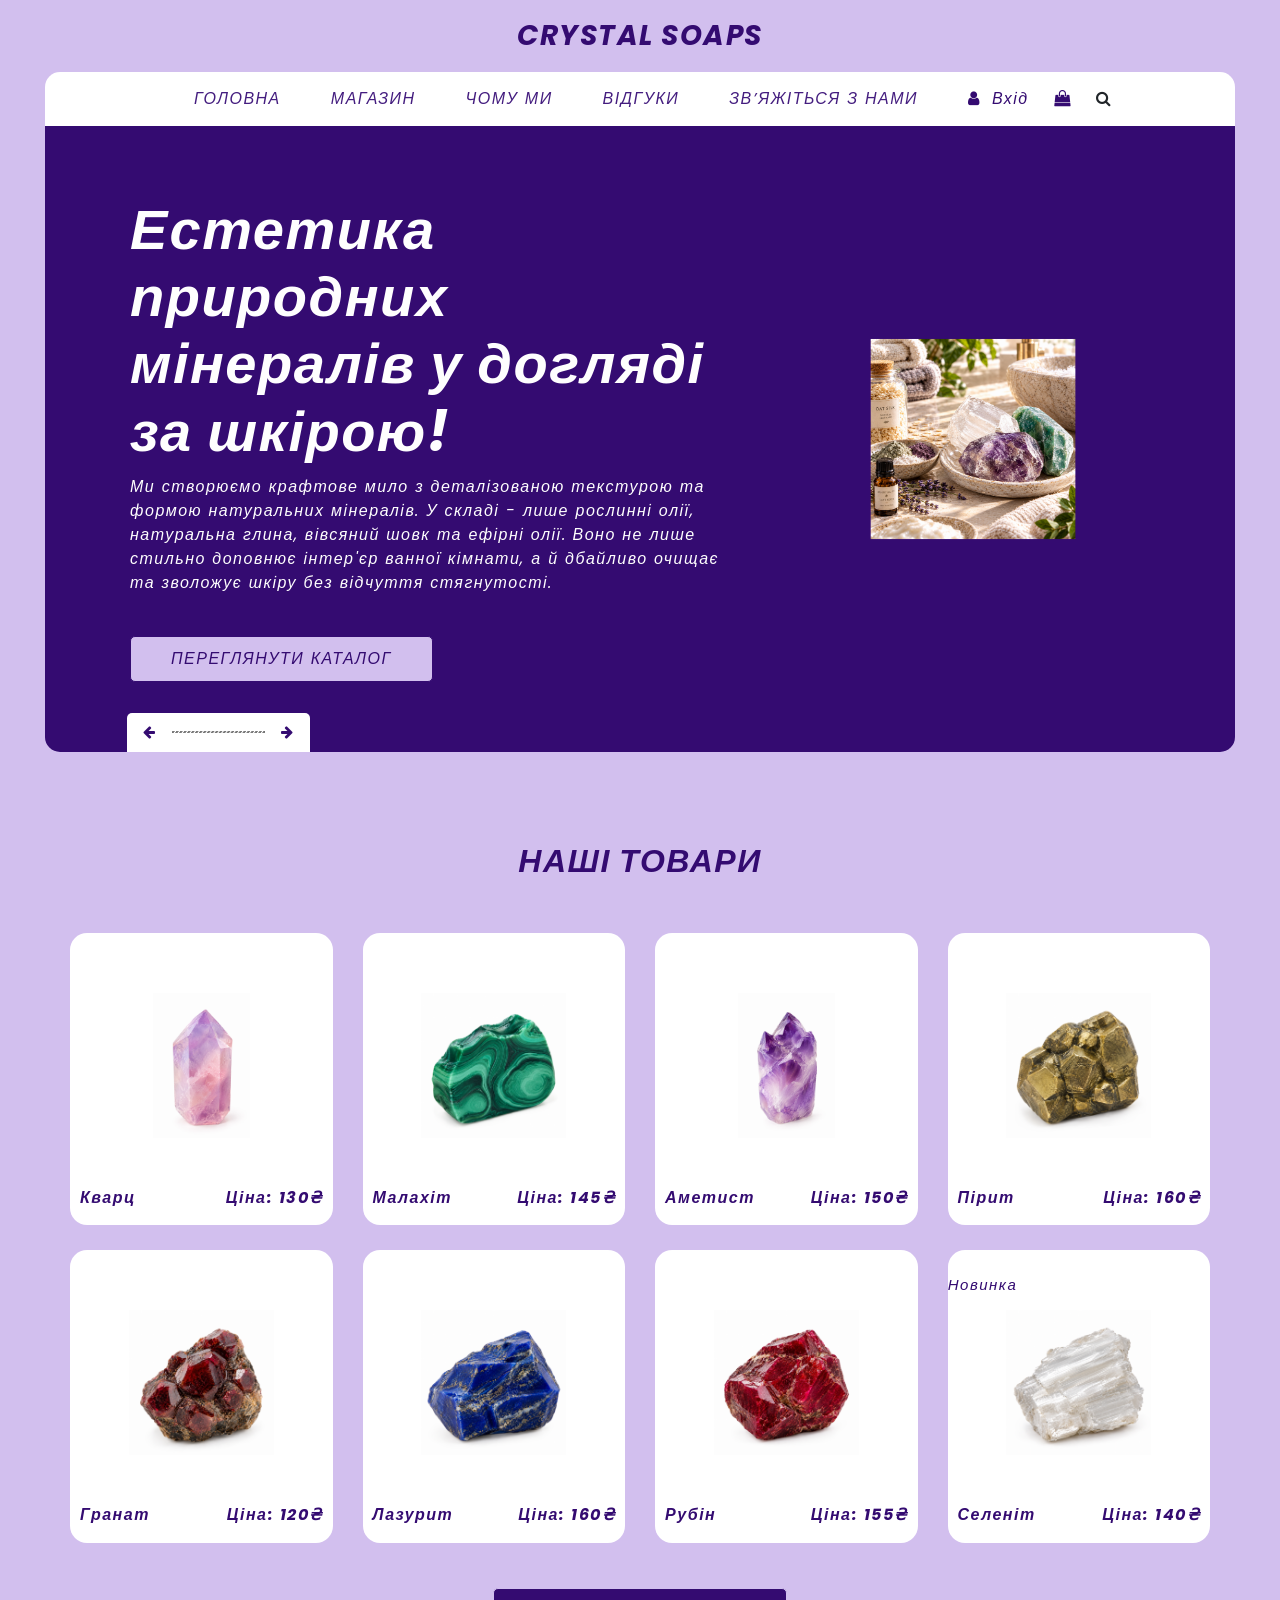
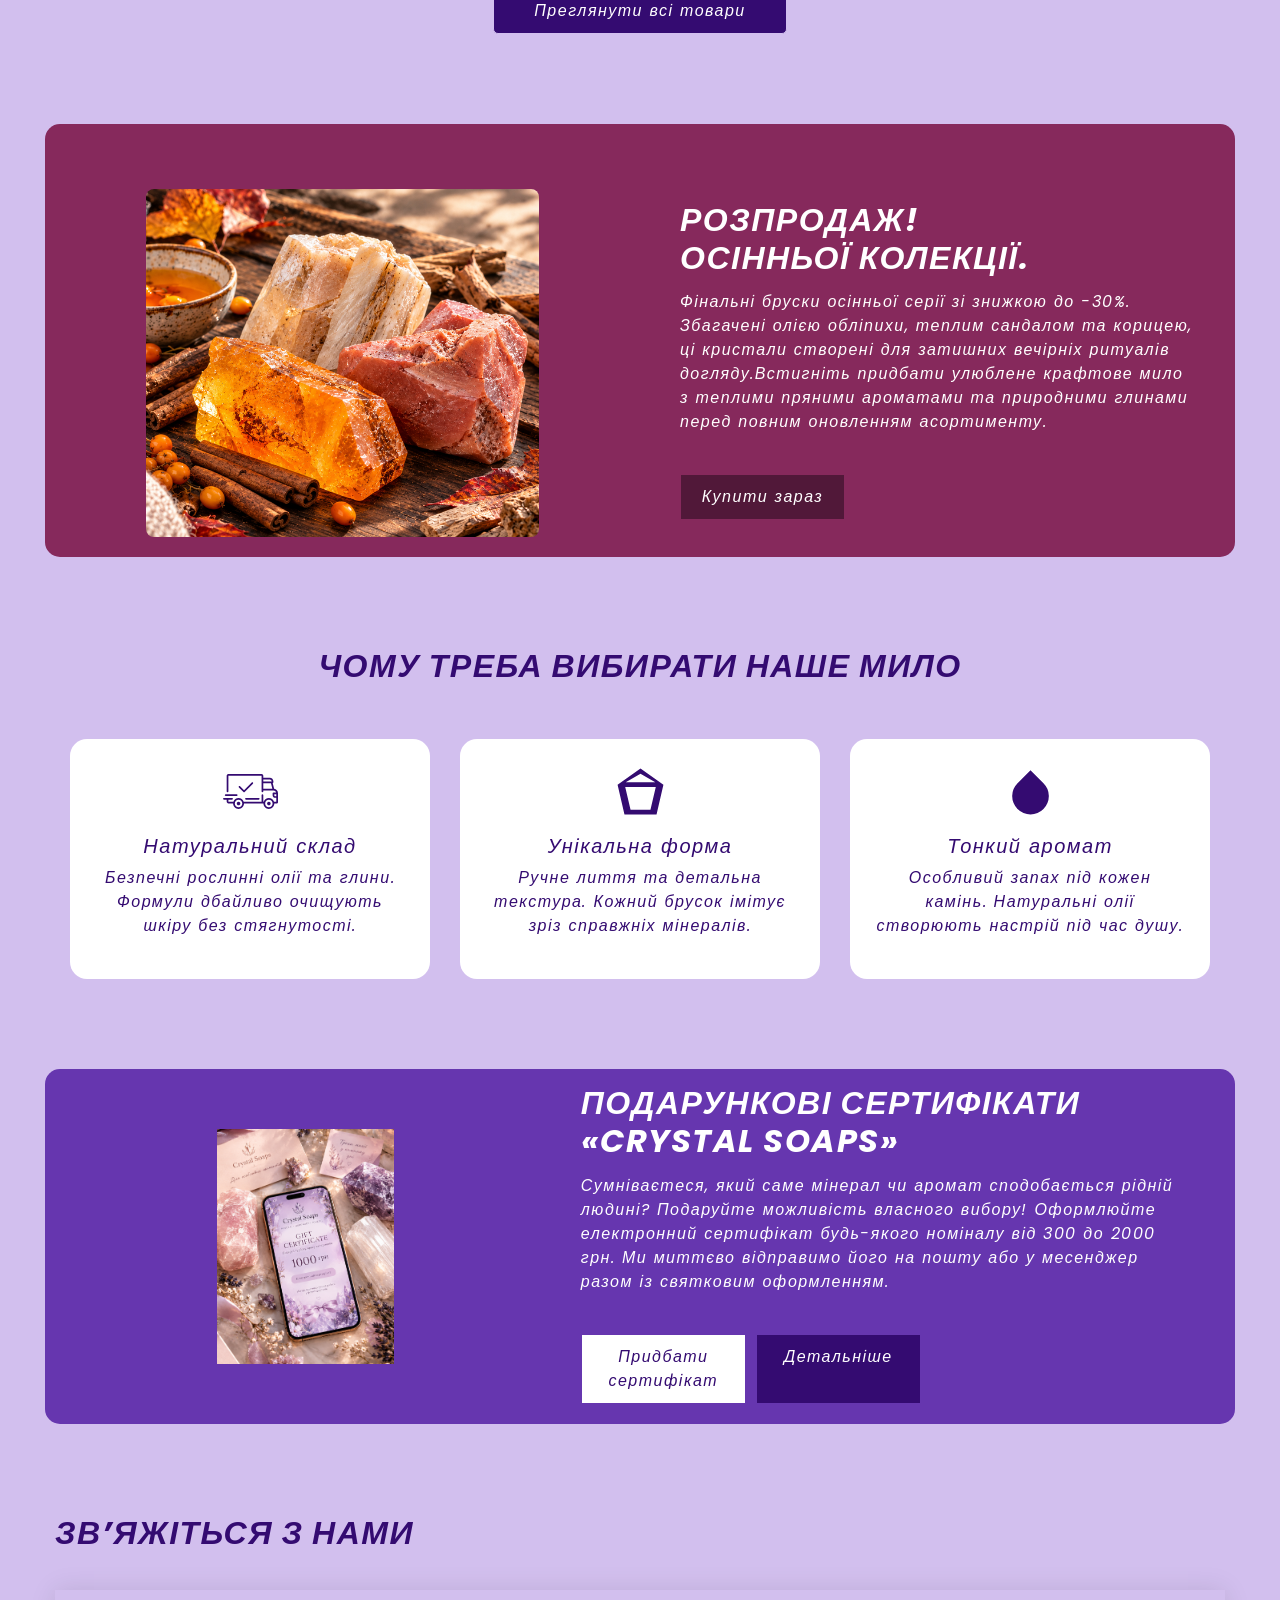
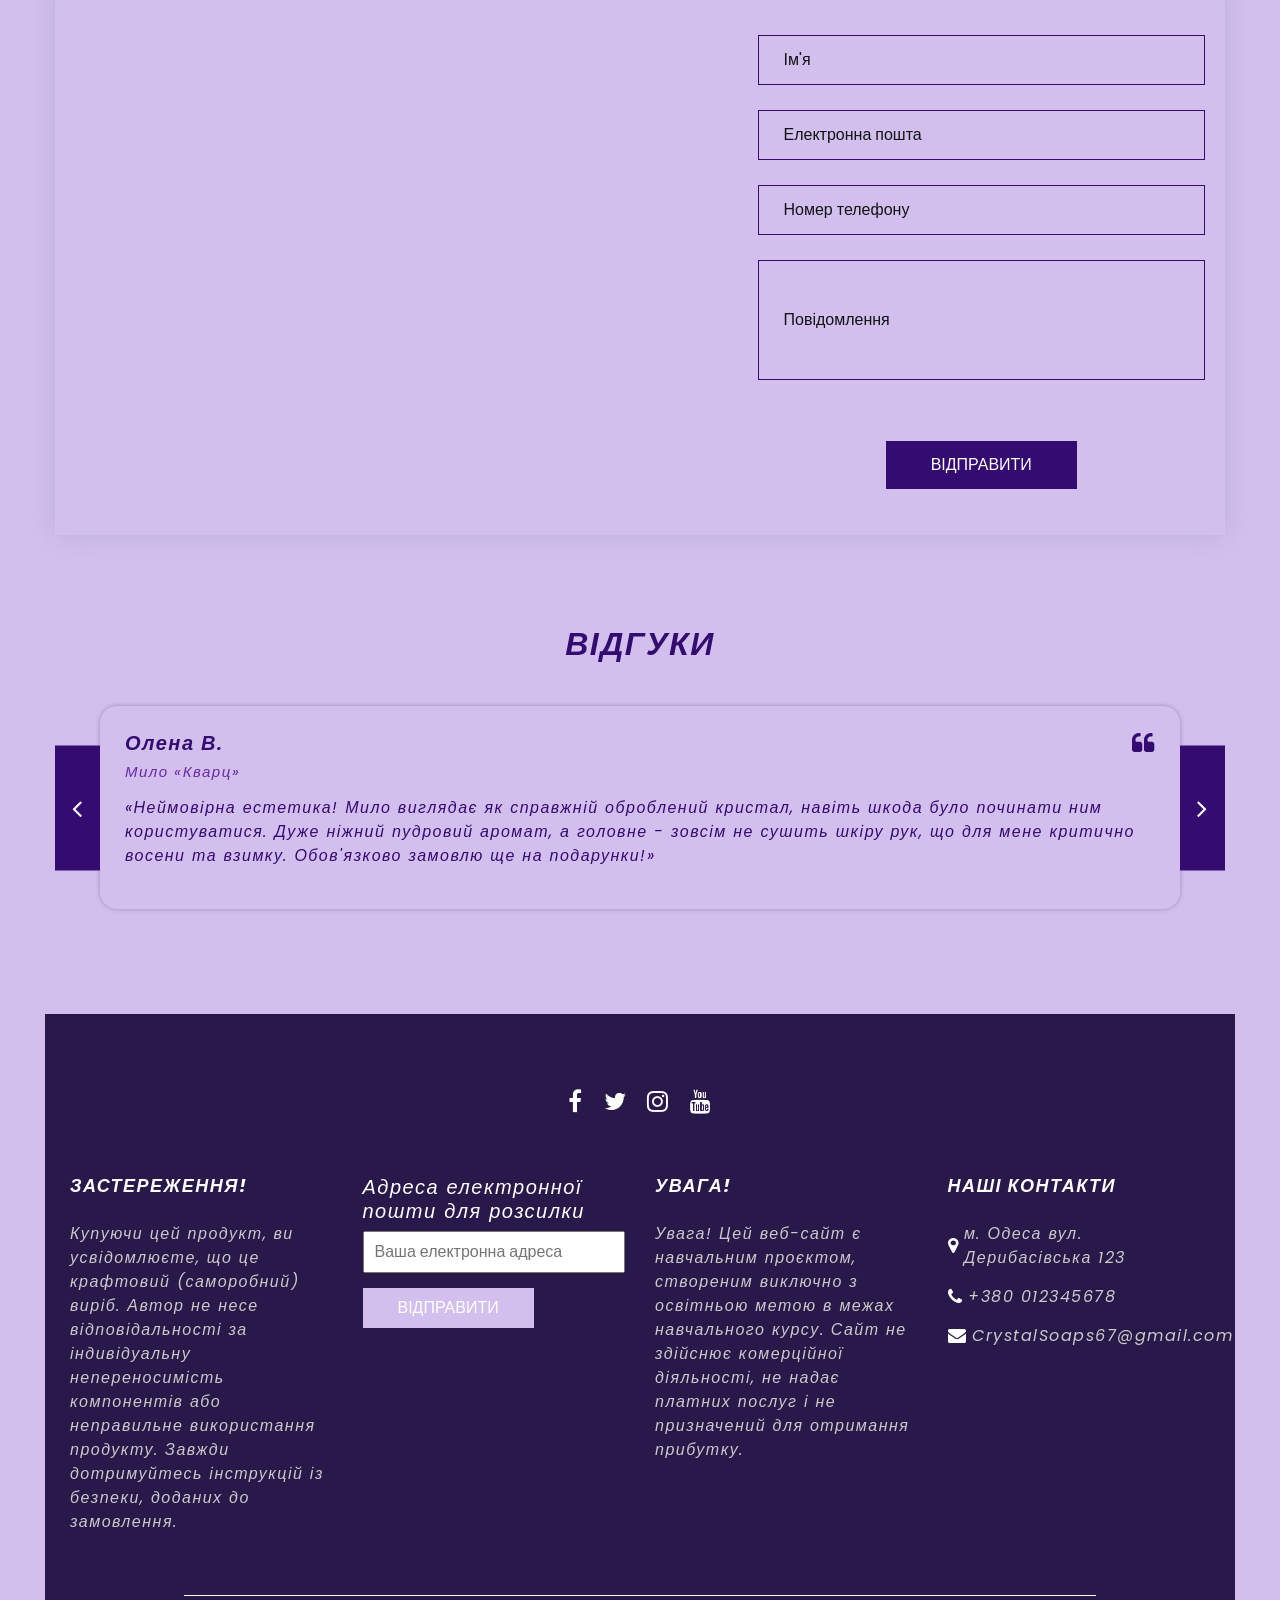
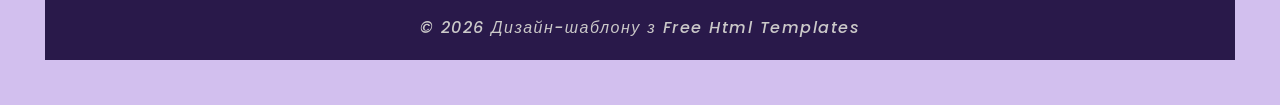
==== index.html @ 1ae4537e "Add files via upload" ====
<!DOCTYPE html>
<html>

<head>
  <!-- Basic -->
  <meta charset="utf-8" />
  <meta http-equiv="X-UA-Compatible" content="IE=edge" />
  <!-- Mobile Metas -->
  <meta name="viewport" content="width=device-width, initial-scale=1, shrink-to-fit=no" />
  <!-- Site Metas -->
  <meta name="keywords" content="" />
  <meta name="description" content="" />
  <meta name="author" content="" />
  <link rel="shortcut icon" href="images/favicon.1.png" type="image/x-icon">

  <title>
    Crystal Soaps
  </title>

  <!-- slider stylesheet -->
  <link rel="stylesheet" type="text/css" href="https://cdnjs.cloudflare.com/ajax/libs/OwlCarousel2/2.3.4/assets/owl.carousel.min.css" />

  <!-- bootstrap core css -->
  <link rel="stylesheet" type="text/css" href="css/bootstrap.css" />

  <!-- Custom styles for this template -->
  <link href="css/style.css" rel="stylesheet" />
  <!-- responsive style -->
  <link href="css/responsive.css" rel="stylesheet" />
</head>

<body>
  <div class="hero_area">
    <!-- header section strats -->
    <header class="header_section">
      <nav class="navbar navbar-expand-lg custom_nav-container ">
        <a class="navbar-brand" href="index.html">
          <span>
            Crystal Soaps
          </span>
        </a>
        <button class="navbar-toggler" type="button" data-toggle="collapse" data-target="#navbarSupportedContent" aria-controls="navbarSupportedContent" aria-expanded="false" aria-label="Toggle navigation">
          <span class=""></span>
        </button>

        <div class="collapse navbar-collapse" id="navbarSupportedContent">
          <ul class="navbar-nav  ">
            <li class="nav-item active">
              <a class="nav-link" href="index.html">Головна <span class="sr-only">(поточна)</span></a>
            </li>
            <li class="nav-item">
              <a class="nav-link" href="shop.html">
                Магазин
              </a>
            </li>
            <li class="nav-item">
              <a class="nav-link" href="why.html">
                Чому ми
              </a>
            </li>
            <li class="nav-item">
              <a class="nav-link" href="testimonial.html">
                Відгуки
              </a>
            </li>
            <li class="nav-item">
              <a class="nav-link" href="contact.html">Зв’яжіться з нами</a>
            </li>
          </ul>
          <div class="user_option">
            <a href="">
              <i class="fa fa-user" aria-hidden="true"></i>
              <span>
                Вхід
              </span>
            </a>
            <a href="">
              <i class="fa fa-shopping-bag" aria-hidden="true"></i>
            </a>
            <form class="form-inline ">
              <button class="btn nav_search-btn" type="submit">
                <i class="fa fa-search" aria-hidden="true"></i>
              </button>
            </form>
          </div>
        </div>
      </nav>
    </header>
    <!-- end header section -->
    <!-- slider section -->

    <section class="slider_section">
      <div class="slider_container">
        <div id="carouselExampleIndicators" class="carousel slide" data-ride="carousel">
          <div class="carousel-inner">
            <div class="carousel-item active">
              <div class="container-fluid">
                <div class="row">
                  <div class="col-md-7">
                    <div class="detail-box">
                      <h1>
						Естетика природних мінералів у догляді за шкірою!
                      </h1>
                      <p>
                        Ми створюємо крафтове мило з деталізованою текстурою та формою натуральних мінералів. У складі - лише рослинні олії, натуральна глина, вівсяний шовк та ефірні олії. Воно не лише стильно доповнює інтер'єр ванної кімнати, а й дбайливо очищає та зволожує шкіру без відчуття стягнутості.
                      </p>
                      <a href="">
                       Переглянути каталог
                      </a>
                    </div>
                  </div>
                  <div class="col-md-5 ">
                    <div class="img-box">
                      <img src="images/slider-img1.1.png" alt="" style="transform: scale(1.15); width: 50%;" />
                    </div>
                  </div>
                </div>
              </div>
            </div>
            <div class="carousel-item ">
              <div class="container-fluid">
                <div class="row">
                  <div class="col-md-7">
                    <div class="detail-box">
                      <h1>
                       «Морозні кристали» живлення та захист шкіри в холодну пору!<br>						
                      </h1>
                      <p>
                        Зимова серія відтворює форму та текстуру «холодних» мінералів: селеніту, снігового обсидіану та льодяного сапфіра. Спеціально для зимового догляду ми збагатили формулу підвищеним вмістом масел какао й ши, щоб захистити шкіру від лущення, морозу та сухого повітря в приміщеннях. Зігріваючі аромати хвої, кориці, ванілі та морозного кедра додадуть затишку у щоденний догляд.
                      </p>
                      <a href="">
                        Дізнатися більше
                      </a>
                    </div>
                  </div>
                  <div class="col-md-5 ">
                    <div class="img-box">
                      <img src="images/slider-img2.png" alt="" style="transform: scale(1.15); width: 50%;" />
                    </div>
                  </div>
                </div>
              </div>
            </div>
            <div class="carousel-item ">
              <div class="container-fluid">
                <div class="row">
                  <div class="col-md-7">
                    <div class="detail-box">
                      <h1>
                        Зберіть власний сет мінерального мила у крафтовому пакуванні! <br>
                      </h1>
                      <p>
                        Обирайте від 3 до 6 брусків з основної або зимової колекції. Ми комплектуємо набори в екологічні коробки із захисним наповнювачем, сухими квітами та картками з описом складу й властивостей кожного виду мила. Готове рішення для практичного та естетичного подарунка.
                      </p>
                      <a href="">
                        Зібрати набір
                      </a>
                    </div>
                  </div>
                  <div class="col-md-5 ">
                    <div class="img-box">
                      <img src="images/slider-img3.png" alt="" style="transform: scale(1.15); width: 50%;" />
                    </div>
                  </div>
                </div>
              </div>
            </div>
          </div>
          <div class="carousel_btn-box">
            <a class="carousel-control-prev" href="#carouselExampleIndicators" role="button" data-slide="prev">
              <i class="fa fa-arrow-left" aria-hidden="true"></i>
              <span class="sr-only">Previous</span>
            </a>
            <img src="images/line.png" alt="" />
            <a class="carousel-control-next" href="#carouselExampleIndicators" role="button" data-slide="next">
              <i class="fa fa-arrow-right" aria-hidden="true"></i>
              <span class="sr-only">Next</span>
            </a>
          </div>
        </div>
      </div>
    </section>

    <!-- end slider section -->
  </div>
  <!-- end hero area -->

  <!-- shop section -->

  <section class="shop_section layout_padding">
    <div class="container">
      <div class="heading_container heading_center">
        <h2>
          Наші товари
        </h2>
      </div>
      <div class="row">
        <div class="col-sm-6 col-md-4 col-lg-3">
          <div class="box">
            <a href="">
              <div class="img-box">
                <img src="images/p1.1.png" alt="">
              </div>
              <div class="detail-box">
                <h6>
                  Кварц
                </h6>
                <h6>
                  Ціна:
                  <span>
                    130₴ 
                  </span>
                </h6>
              </div>
            </a>
          </div>
        </div>
        <div class="col-sm-6 col-md-4 col-lg-3">
          <div class="box">
            <a href="">
              <div class="img-box">
                <img src="images/p2.2.png" alt="">
              </div>
              <div class="detail-box">
                <h6>
                  Малахіт
                </h6>
                <h6>
                  Ціна:
                  <span>
                    145₴ 
                  </span>
                </h6>
              </div>
            </a>
          </div>
        </div>
        <div class="col-sm-6 col-md-4 col-lg-3">
          <div class="box">
            <a href="">
              <div class="img-box">
                <img src="images/p3.3.png" alt="">
              </div>
              <div class="detail-box">
                <h6>
                  Аметист
                </h6>
                <h6>
                  Ціна:
                  <span>
                    150₴ 
                  </span>
                </h6>
              </div>
            </a>
          </div>
        </div>
        <div class="col-sm-6 col-md-4 col-lg-3">
          <div class="box">
            <a href="">
              <div class="img-box">
                <img src="images/p4.4.png" alt="">
              </div>
              <div class="detail-box">
                <h6>
                  Пірит
                </h6>
                <h6>
                  Ціна:
                  <span>
                    160₴ 
                  </span>
                </h6>
              </div>
            </a>
          </div>
        </div>
        <div class="col-sm-6 col-md-4 col-lg-3">
          <div class="box">
            <a href="">
              <div class="img-box">
                <img src="images/p5.5.png" alt="">
              </div>
              <div class="detail-box">
                <h6>
                  Гранат
                </h6>
                <h6>
                  Ціна:
                  <span>
                    120₴ 
                  </span>
                </h6>
              </div>
            </a>
          </div>
        </div>
        <div class="col-sm-6 col-md-4 col-lg-3">
          <div class="box">
            <a href="">
              <div class="img-box">
                <img src="images/p6.6.png" alt="">
              </div>
              <div class="detail-box">
                <h6>
                  Лазурит
                </h6>
                <h6>
                  Ціна:
                  <span>
                    160₴ 
                  </span>
                </h6>
              </div>
            </a>
          </div>
        </div>
        <div class="col-sm-6 col-md-4 col-lg-3">
          <div class="box">
            <a href="">
              <div class="img-box">
                <img src="images/p7.7.png" alt="">
              </div>
              <div class="detail-box">
                <h6>
                  Рубін
                </h6>
                <h6>
                  Ціна:
                  <span>
                    155₴ 
                  </span>
                </h6>
              </div>
            </a>
          </div>
        </div>
        <div class="col-sm-6 col-md-4 col-lg-3">
          <div class="box">
            <a href="">
              <div class="img-box">
                <img src="images/p8.8.png" alt="">
              </div>
              <div class="detail-box">
                <h6>
                 Селеніт
                </h6>
                <h6>
                  Ціна:
                  <span>
                    140₴ 
                  </span>
                </h6>
              </div>
              <div class="new">
                <span>
                  Новинка
                </span>
              </div>
            </a>
          </div>
        </div>
      </div>
      <div class="btn-box">
        <a href="">
          Преглянути всі товари
        </a>
      </div>
    </div>
  </section>

  <!-- end shop section -->

  <!-- saving section -->

  <section class="saving_section ">
    <div class="box">
      <div class="container-fluid">
        <div class="row">
          <div class="col-lg-6">
            <div class="img-box" style="display: flex; justify-content: center; align-items: center; height: 100%; padding: 20px;">
              <img src="images/saving.1.1.png" alt="" style="width: 75%; max-width: 400px; height: auto; border-radius: 8px;"  >
            </div>
          </div>
          <div class="col-lg-6">
            <div class="detail-box">
              <div class="heading_container">
                <h2>
                  Розпродаж! <br>
                  Осінньої колекції.
                </h2>
              </div>
              <p>
                Фінальні бруски осінньої серії зі знижкою до -30%. Збагачені олією обліпихи, теплим сандалом та корицею, ці кристали створені для затишних вечірніх ритуалів догляду.Встигніть придбати улюблене крафтове мило з теплими пряними ароматами та природними глинами перед повним оновленням асортименту.
              </p>
              <div class="btn-box">
                <a href="#" class="btn1">
                  Купити зараз
                </a>
              </div>
            </div>
          </div>
        </div>
      </div>
    </div>
  </section>

  <!-- end saving section -->

  <!-- why section -->

  <section class="why_section layout_padding">
    <div class="container">
      <div class="heading_container heading_center">
        <h2>
          Чому треба вибирати наше мило
        </h2>
      </div>
      <div class="row">
        <div class="col-md-4">
          <div class="box ">
            <div class="img-box">
              <svg version="1.1" id="Layer_1" xmlns="http://www.w3.org/2000/svg" xmlns:xlink="http://www.w3.org/1999/xlink" x="0px" y="0px" viewBox="0 0 512 512" style="enable-background:new 0 0 512 512;" xml:space="preserve">
                <g>
                  <g>
                    <path d="M476.158,231.363l-13.259-53.035c3.625-0.77,6.345-3.986,6.345-7.839v-8.551c0-18.566-15.105-33.67-33.67-33.67h-60.392
                 V110.63c0-9.136-7.432-16.568-16.568-16.568H50.772c-9.136,0-16.568,7.432-16.568,16.568V256c0,4.427,3.589,8.017,8.017,8.017
                 c4.427,0,8.017-3.589,8.017-8.017V110.63c0-0.295,0.239-0.534,0.534-0.534h307.841c0.295,0,0.534,0.239,0.534,0.534v145.372
                 c0,4.427,3.589,8.017,8.017,8.017c4.427,0,8.017-3.589,8.017-8.017v-9.088h94.569c0.008,0,0.014,0.002,0.021,0.002
                 c0.008,0,0.015-0.001,0.022-0.001c11.637,0.008,21.518,7.646,24.912,18.171h-24.928c-4.427,0-8.017,3.589-8.017,8.017v17.102
                 c0,13.851,11.268,25.119,25.119,25.119h9.086v35.273h-20.962c-6.886-19.883-25.787-34.205-47.982-34.205
                 s-41.097,14.322-47.982,34.205h-3.86v-60.393c0-4.427-3.589-8.017-8.017-8.017c-4.427,0-8.017,3.589-8.017,8.017v60.391H192.817
                 c-6.886-19.883-25.787-34.205-47.982-34.205s-41.097,14.322-47.982,34.205H50.772c-0.295,0-0.534-0.239-0.534-0.534v-17.637
                 h34.739c4.427,0,8.017-3.589,8.017-8.017s-3.589-8.017-8.017-8.017H8.017c-4.427,0-8.017,3.589-8.017,8.017
                 s3.589,8.017,8.017,8.017h26.188v17.637c0,9.136,7.432,16.568,16.568,16.568h43.304c-0.002,0.178-0.014,0.355-0.014,0.534
                 c0,27.996,22.777,50.772,50.772,50.772s50.772-22.776,50.772-50.772c0-0.18-0.012-0.356-0.014-0.534h180.67
                 c-0.002,0.178-0.014,0.355-0.014,0.534c0,27.996,22.777,50.772,50.772,50.772c27.995,0,50.772-22.776,50.772-50.772
                 c0-0.18-0.012-0.356-0.014-0.534h26.203c4.427,0,8.017-3.589,8.017-8.017v-85.511C512,251.989,496.423,234.448,476.158,231.363z
                  M375.182,144.301h60.392c9.725,0,17.637,7.912,17.637,17.637v0.534h-78.029V144.301z M375.182,230.881v-52.376h71.235
                 l13.094,52.376H375.182z M144.835,401.904c-19.155,0-34.739-15.583-34.739-34.739s15.584-34.739,34.739-34.739
                 c19.155,0,34.739,15.583,34.739,34.739S163.99,401.904,144.835,401.904z M427.023,401.904c-19.155,0-34.739-15.583-34.739-34.739
                 s15.584-34.739,34.739-34.739c19.155,0,34.739,15.583,34.739,34.739S446.178,401.904,427.023,401.904z M495.967,299.29h-9.086
                 c-5.01,0-9.086-4.076-9.086-9.086v-9.086h18.171V299.29z" />
                  </g>
                </g>
                <g>
                  <g>
                    <path d="M144.835,350.597c-9.136,0-16.568,7.432-16.568,16.568c0,9.136,7.432,16.568,16.568,16.568
                 c9.136,0,16.568-7.432,16.568-16.568C161.403,358.029,153.971,350.597,144.835,350.597z" />
                  </g>
                </g>
                <g>
                  <g>
                    <path d="M427.023,350.597c-9.136,0-16.568,7.432-16.568,16.568c0,9.136,7.432,16.568,16.568,16.568
                 c9.136,0,16.568-7.432,16.568-16.568C443.591,358.029,436.159,350.597,427.023,350.597z" />
                  </g>
                </g>
                <g>
                  <g>
                    <path d="M332.96,316.393H213.244c-4.427,0-8.017,3.589-8.017,8.017s3.589,8.017,8.017,8.017H332.96
                 c4.427,0,8.017-3.589,8.017-8.017S337.388,316.393,332.96,316.393z" />
                  </g>
                </g>
                <g>
                  <g>
                    <path d="M127.733,282.188H25.119c-4.427,0-8.017,3.589-8.017,8.017s3.589,8.017,8.017,8.017h102.614
                 c4.427,0,8.017-3.589,8.017-8.017S132.16,282.188,127.733,282.188z" />
                  </g>
                </g>
                <g>
                  <g>
                    <path d="M278.771,173.37c-3.13-3.13-8.207-3.13-11.337,0.001l-71.292,71.291l-37.087-37.087c-3.131-3.131-8.207-3.131-11.337,0
                 c-3.131,3.131-3.131,8.206,0,11.337l42.756,42.756c1.565,1.566,3.617,2.348,5.668,2.348s4.104-0.782,5.668-2.348l76.96-76.96
                 C281.901,181.576,281.901,176.501,278.771,173.37z" />
                  </g>
                </g>
                <g>
                </g>
                <g>
                </g>
                <g>
                </g>
                <g>
                </g>
                <g>
                </g>
                <g>
                </g>
                <g>
                </g>
                <g>
                </g>
                <g>
                </g>
                <g>
                </g>
                <g>
                </g>
                <g>
                </g>
                <g>
                </g>
                <g>
                </g>
                <g>
                </g>
              </svg>
            </div>
            <div class="detail-box">
              <h5>
                Натуральний склад
              </h5>
              <p>
               Безпечні рослинні олії та глини. Формули дбайливо очищують шкіру без стягнутості.
              </p>
            </div>
          </div>
        </div>
        <div class="col-md-4">
          <div class="box ">
            <div class="img-box">
              <svg xmlns="http://www.w3.org/2000/svg" viewBox="0 0 24 24" width="55" height="55" fill="currentColor">
                <path d="M12 2L2 9l3 13h14l3-13-10-7zm0 2.236L18.45 8H5.55L12 4.236zM5.33 10h13.34l-2.33 10H7.66l-2.33-10z"/>
              </svg>
            </div>
            <div class="detail-box">
              <h5>
              <h5>
                Унікальна форма
              </h5>
              <p>
                Ручне лиття та детальна текстура. Кожний брусок імітує зріз справжніх мінералів.
              </p>
            </div>
          </div>
        </div>
        <div class="col-md-4">
          <div class="box ">
            <div class="img-box">
              <svg xmlns="http://www.w3.org/2000/svg" viewBox="0 0 24 24" width="55" height="55" fill="currentColor">
                <path d="M12 2.69l5.66 5.66a8 8 0 1 1-11.31 0z"/>
              </svg>
            </div>
            <div class="detail-box">
              <h5>
               Тонкий аромат
              </h5>
              <p>
               Особливий запах під кожен камінь. Натуральні олії створюють настрій під час душу.
              </p>
            </div>
          </div>
        </div>
      </div>
    </div>
  </section>

  <!-- end why section -->


  <!-- gift section -->

  <section class="gift_section layout_padding-bottom">
    <div class="box ">
      <div class="container-fluid">
        <div class="row">
          <div class="col-md-5">
            <div class="img_container">
              <div class="img-box">
                <img src="images/gifts.1.png" alt="" style="width: 40%; height: auto; display: block; margin: 0 auto;">
              </div>
            </div>
          </div>
          <div class="col-md-7">
            <div class="detail-box">
              <div class="heading_container">
                <h2>
                  Подарункові сертифікати <br>
                  «Crystal Soaps»
                </h2>
              </div>
              <p>
                Сумніваєтеся, який саме мінерал чи аромат сподобається рідній людині? Подаруйте можливість власного вибору! Оформлюйте електронний сертифікат будь-якого номіналу від 300 до 2000 грн. Ми миттєво відправимо його на пошту або у месенджер разом із святковим оформленням.
              </p>
              <div class="btn-box">
                <a href="#" class="btn1">
                  Придбати сертифікат
                </a>
                <a href="#" class="btn2">
                  Детальніше
                </a>
              </div>
            </div>
          </div>
        </div>
      </div>
    </div>
  </section>


  <!-- end gift section -->


  <!-- contact section -->

  <section class="contact_section ">
    <div class="container px-0">
      <div class="heading_container ">
        <h2 class="">
          Зв’яжіться з нами
        </h2>
      </div>
    </div>
    <div class="container container-bg">
      <div class="row">
        <div class="col-lg-7 col-md-6 px-0">
          <div class="map_container">
            <div class="map-responsive">
              <iframe src="https://www.google.com/maps/embed/v1/place?key=AIzaSyA0s1a7phLN0iaD6-UE7m4qP-z21pH0eSc&q=Odesa+Ukraine" width="600" height="300" frameborder="0" style="border:0; width: 100%; height:100%" allowfullscreen></iframe>
            </div>
          </div>
        </div>
        <div class="col-md-6 col-lg-5 px-0">
          <form action="#">
            <div>
              <input type="text" placeholder="Ім'я" />
            </div>
            <div>
              <input type="email" placeholder="Електронна пошта" />
            </div>
            <div>
              <input type="text" placeholder="Номер телефону" />
            </div>
            <div>
              <input type="text" class="message-box" placeholder="Повідомлення" />
            </div>
            <div class="d-flex ">
              <button>
                ВІДПРАВИТИ
              </button>
            </div>
          </form>
        </div>
      </div>
    </div>
  </section>

  <!-- end contact section -->

  <!-- client section -->
  <section class="client_section layout_padding">
    <div class="container">
      <div class="heading_container heading_center">
        <h2>
          Відгуки
        </h2>
      </div>
    </div>
    <div class="container px-0">
      <div id="customCarousel2" class="carousel  carousel-fade" data-ride="carousel">
        <div class="carousel-inner">
          <div class="carousel-item active">
            <div class="box">
              <div class="client_info">
                <div class="client_name">
                  <h5>
                    Олена В.
                  </h5>
                  <h6>
                    Мило «Кварц»
                  </h6>
                </div>
                <i class="fa fa-quote-left" aria-hidden="true"></i>
              </div>
              <p>
                «Неймовірна естетика! Мило виглядає як справжній оброблений кристал, навіть шкода було починати ним користуватися. Дуже ніжний пудровий аромат, а головне - зовсім не сушить шкіру рук, що для мене критично восени та взимку. Обов'язково замовлю ще на подарунки!»
              </p>
            </div>
          </div>
          <div class="carousel-item">
            <div class="box">
              <div class="client_info">
                <div class="client_name">
                  <h5>
                    Дмитро Г.
                  </h5>
                  <h6>
                    Подарунковий бокс (Аметист, Малахіт, Пірит)
                  </h6>
                </div>
                <i class="fa fa-quote-left" aria-hidden="true"></i>
              </div>
              <p>
                «Замовляв сет у подарунок подружці. Пакування перевершило очікування: крафтова коробка, все стильно викладено, додані картки з описом складу. "Малахіт" із хвойним ароматом та зеленою глиною - це взагалі окремий вид естетики. Дякую за якість!»
              </p>
            </div>
          </div>
          <div class="carousel-item">
            <div class="box">
              <div class="client_info">
                <div class="client_name">
                  <h5>
                    Аріна С.
                  </h5>
                  <h6>
                    Мило «Сніговий Обсидіан», «Селеніт» (Зимова серія)
                  </h6>
                </div>
                <i class="fa fa-quote-left" aria-hidden="true"></i>
              </div>
              <p>
                «Брала мило саме заради зимового догляду й не прогадала. Текстура дуже приємна, щільна піна, а аромат кедра та морозного повітря створює справжній затишок у ванній. Шкіра після нього м'яка й зволожена. Дуже деталізована форма кристалів!»
              </p>
            </div>
          </div>
        </div>
        <div class="carousel_btn-box">
          <a class="carousel-control-prev" href="#customCarousel2" role="button" data-slide="prev">
            <i class="fa fa-angle-left" aria-hidden="true"></i>
            <span class="sr-only">Previous</span>
          </a>
          <a class="carousel-control-next" href="#customCarousel2" role="button" data-slide="next">
            <i class="fa fa-angle-right" aria-hidden="true"></i>
            <span class="sr-only">Next</span>
          </a>
        </div>
      </div>
    </div>
  </section>
  <!-- end client section -->

  <!-- info section -->

  <section class="info_section  layout_padding2-top">
    <div class="social_container">
      <div class="social_box">
        <a href="">
          <i class="fa fa-facebook" aria-hidden="true"></i>
        </a>
        <a href="">
          <i class="fa fa-twitter" aria-hidden="true"></i>
        </a>
        <a href="">
          <i class="fa fa-instagram" aria-hidden="true"></i>
        </a>
        <a href="">
          <i class="fa fa-youtube" aria-hidden="true"></i>
        </a>
      </div>
    </div>
    <div class="info_container ">
      <div class="container">
        <div class="row">
          <div class="col-md-6 col-lg-3">
            <h6>
              Застереження!
            </h6>
            <p>
               Купуючи цей продукт, ви усвідомлюєте, що це крафтовий (саморобний) виріб. Автор не несе відповідальності за індивідуальну непереносимість компонентів або неправильне використання продукту. Завжди дотримуйтесь інструкцій із безпеки, доданих до замовлення.
            </p>
          </div>
          <div class="col-md-6 col-lg-3">
            <div class="info_form ">
              <h5>
                Адреса електронної пошти для розсилки
              </h5>
              <form action="#">
                <input type="email" placeholder="Ваша електронна адреса">
                <button>
                  Відправити
                </button>
              </form>
            </div>
          </div>
          <div class="col-md-6 col-lg-3">
            <h6>
              УВАГА!
            </h6>
            <p>
             Увага! Цей веб-сайт є навчальним проєктом, створеним виключно з освітньою метою в межах навчального курсу. Сайт не здійснює комерційної діяльності, не надає платних послуг і не призначений для отримання прибутку.
            </p>
          </div>
          <div class="col-md-6 col-lg-3">
            <h6>
              Наші контакти
            </h6>
            <div class="info_link-box">
              <a href="">
                <i class="fa fa-map-marker" aria-hidden="true"></i>
                <span> м. Одеса вул. Дерибасівська 123  </span>
              </a>
              <a href="">
                <i class="fa fa-phone" aria-hidden="true"></i>
                <span>+380 012345678</span>
              </a>
              <a href="">
                <i class="fa fa-envelope" aria-hidden="true"></i>
                <span>  CrystalSoaps67@gmail.com</span>
              </a>
            </div>
          </div>
        </div>
      </div>
    </div>
    <!-- footer section -->
    <footer class=" footer_section">
      <div class="container">
        <p>
          &copy; <span id="displayYear"></span> Дизайн-шаблону з
          <a href="https://html.design/">Free Html Templates</a>
        </p>
      </div>
    </footer>
    <!-- footer section -->

  </section>

  <!-- end info section -->


  <script src="js/jquery-3.4.1.min.js"></script>
  <script src="js/bootstrap.js"></script>
  <script src="https://cdnjs.cloudflare.com/ajax/libs/OwlCarousel2/2.3.4/owl.carousel.min.js">
  </script>
  <script src="js/custom.js"></script>

</body>

</html>
---- css/style.css ----
@import url("https://fonts.googleapis.com/css2?family=Poppins:wght@300;400;500;600;700&display=swap");
@import url("font-awesome.min.css");
body {
  font-family: "poppins", sans-serif;
  color: #340B71;
  background-color: #D2BFEE;
font-style: italic;
letter-spacing: 1.5px;
}

.layout_padding {
  padding-top: 90px;
  padding-bottom: 90px;
}

.layout_padding2 {
  padding-top: 45px;
  padding-bottom: 45px;
}

.layout_padding2-top {
  padding-top: 45px;
}

.layout_padding2-bottom {
  padding-bottom: 45px;
}

.layout_padding-top {
  padding-top: 90px;
}

.layout_padding-bottom {
  padding-bottom: 90px;
}

.heading_container {
  display: -webkit-box;
  display: -ms-flexbox;
  display: flex;
  -webkit-box-orient: vertical;
  -webkit-box-direction: normal;
      -ms-flex-direction: column;
          flex-direction: column;
}

.heading_container h2 {
  text-transform: uppercase;
  font-weight: bold;
}

.heading_container h2 span {
  color: #E5D3FF;
}

.heading_container.heading_center {
  -webkit-box-align: center;
      -ms-flex-align: center;
          align-items: center;
  text-align: center;
}

/*header section*/
.hero_area {
  padding: 0 45px;
}

.hero_area.sub_pages {
  height: auto;
}

#navbarSupportedContent {
  width: 100%;
  background-color: #ffffff;
  -webkit-box-pack: center;
      -ms-flex-pack: center;
          justify-content: center;
  padding: 10px 0;
  border-radius: 15px 15px 0 0;
}

#navbarSupportedContent.innerpage_navbar {
  background-color: white;
  border-radius: 10px;
  -webkit-box-shadow: 0 0 3px 0 rgba(0, 0, 0, 0.25);
          box-shadow: 0 0 3px 0 rgba(0, 0, 0, 0.25);
}

#navbarSupportedContent.innerpage_navbar .nav-item.active .nav-link {
  background-color: #EFEAFB;
}

#navbarSupportedContent .navbar-nav .nav-link {
  padding: 5px 25px;
  color: #441D7F;
  text-align: center;
  text-transform: uppercase;
  border-radius: 5px;
}

#navbarSupportedContent .nav-item.active .nav-link {
  background-color: #ffffff;
}

a,
a:hover,
a:focus {
  text-decoration: none;
}

a:hover,
a:focus {
  color: initial;
}

.btn,
.btn:focus {
  outline: none !important;
  -webkit-box-shadow: none;
          box-shadow: none;
}

.navbar-brand {
  margin: 15px 0;
  padding: 0;
}

.navbar-brand span {
  font-size: 28px;
  font-weight: bold;
  color: #340B71;
  text-transform: uppercase;
  margin: 0;
  padding: 0;
}

.custom_nav-container .nav_search-btn {
  padding: 0;
  border: none;
}

.custom_nav-container {
  z-index: 99999;
  padding: 0;
  -webkit-box-orient: vertical;
  -webkit-box-direction: normal;
      -ms-flex-direction: column;
          flex-direction: column;
  -webkit-box-align: center;
      -ms-flex-align: center;
          align-items: center;
}

.custom_nav-container .navbar-toggler {
  outline: none;
}

.custom_nav-container .navbar-toggler {
  outline: none;
}

.custom_nav-container .navbar-toggler {
  padding: 0;
  width: 37px;
  height: 42px;
  -webkit-transition: all .3s;
  transition: all .3s;
}

.custom_nav-container .navbar-toggler span {
  display: block;
  width: 35px;
  height: 4px;
  background-color: #340B71;
  margin: 7px 0;
  -webkit-transition: all 0.3s;
  transition: all 0.3s;
  position: relative;
  border-radius: 5px;
  -webkit-transition: all .3s;
  transition: all .3s;
}

.custom_nav-container .navbar-toggler span::before, .custom_nav-container .navbar-toggler span::after {
  content: "";
  position: absolute;
  left: 0;
  height: 100%;
  width: 100%;
  background-color: #340B71;
  top: -10px;
  border-radius: 5px;
  -webkit-transition: all .3s;
  transition: all .3s;
}

.custom_nav-container .navbar-toggler span::after {
  top: 10px;
}

.custom_nav-container .navbar-toggler[aria-expanded="true"] {
  -webkit-transform: rotate(360deg);
          transform: rotate(360deg);
}

.custom_nav-container .navbar-toggler[aria-expanded="true"] span {
  -webkit-transform: rotate(45deg);
          transform: rotate(45deg);
}

.custom_nav-container .navbar-toggler[aria-expanded="true"] span::before, .custom_nav-container .navbar-toggler[aria-expanded="true"] span::after {
  -webkit-transform: rotate(90deg);
          transform: rotate(90deg);
  top: 0;
}

.user_option {
  display: -webkit-box;
  display: -ms-flexbox;
  display: flex;
  -webkit-box-align: center;
      -ms-flex-align: center;
          align-items: center;
  margin-left: 25px;
}

.user_option a {
  margin-right: 25px;
  color: #340B71;
}

.user_option a span {
  margin-left: 5px;
}

/*end header section*/
.slider_section .slider_container {
  color: #fefefe;
  background-color: #340B71;
  background-color: #340B71;
  padding: 25px;
  border-radius: 0 0 15px 15px;
}

.slider_section .row {
  -webkit-box-align: center;
      -ms-flex-align: center;
          align-items: center;
}

.slider_section .img-box {
  display: -webkit-box;
  display: -ms-flexbox;
  display: flex;
  -webkit-box-pack: center;
      -ms-flex-pack: center;
          justify-content: center;
  padding: 45px;
}

.slider_section .img-box img {
  width: 275px;
}

.slider_section .detail-box {
  padding-left: 45px;
  margin: 45px 0;
}

.slider_section .detail-box h1 {
  font-weight: bold;
  font-size: 3.5rem;
  margin-bottom: 10px;
}

.slider_section .detail-box a {
  display: inline-block;
  padding: 10px 40px;
  background-color: #D2BFEE;
  color: #340B71;
  border: 1px solid #340B71;
  border-radius: 5px;
  -webkit-transition: all .3s;
  transition: all .3s;
  margin-top: 25px;
  text-transform: uppercase;
}

.slider_section .detail-box a:hover {
  background-color: transparent;
  color: #D2BFEE;
}

.slider_section .carousel_btn-box {
  display: -webkit-box;
  display: -ms-flexbox;
  display: flex;
  background-color: #ffffff;
  -webkit-box-align: center;
      -ms-flex-align: center;
          align-items: center;
  position: absolute;
  bottom: -25px;
  left: 5%;
  padding: 7px 10px;
  border-radius: 5px 5px 0 0;
}

.slider_section .carousel_btn-box img {
  margin: 0 10px;
}

.slider_section .carousel_btn-box .carousel-control-prev,
.slider_section .carousel_btn-box .carousel-control-next {
  position: unset;
  height: 25px;
  width: 25px;
  background-repeat: no-repeat;
  opacity: 1;
  background-position: center;
  color: #340B71;
  font-size: 14px;
}

.shop_section .heading_container {
  margin-bottom: 20px;
}

.shop_section .box {
  background-color: #ffffff;
  position: relative;
  padding: 10px;
  margin-top: 25px;
}

.shop_section .box a {
  color: #340B71;
}

.shop_section .box .img-box {
  display: -webkit-box;
  display: -ms-flexbox;
  display: flex;
  -webkit-box-pack: center;
      -ms-flex-pack: center;
          justify-content: center;
  -webkit-box-align: center;
      -ms-flex-align: center;
          align-items: center;
  padding: 15px 30px;
  height: 245px;
}

.shop_section .box .img-box img {
  max-width: 100%;
  max-height: 145px;
}

.shop_section .box .detail-box {
  display: -webkit-box;
  display: -ms-flexbox;
  display: flex;
  -webkit-box-pack: justify;
      -ms-flex-pack: justify;
          justify-content: space-between;
}

.shop_section .box .detail-box h6 span {
  color: #340B71;
}

.shop_section .box .new {
  width: 50px;
  height: 50px;
  position: absolute;
  top: 10px;
  left: 10px;
  background-color: #ffffff;
  display: -webkit-box;
  display: -ms-flexbox;
  display: flex;
  -webkit-box-pack: center;
      -ms-flex-pack: center;
          justify-content: center;
  -webkit-box-align: center;
      -ms-flex-align: center;
          align-items: center;
  border-radius: 100%;
  font-size: 15px;
}

.shop_section .btn-box {
  display: -webkit-box;
  display: -ms-flexbox;
  display: flex;
  -webkit-box-pack: center;
      -ms-flex-pack: center;
          justify-content: center;
  margin-top: 45px;
}

.shop_section .btn-box a {
  display: inline-block;
  padding: 10px 40px;
  background-color: #340B71;
  color: #ffffff;
  border: 1px solid #D2BFEE;
  border-radius: 5px;
  -webkit-transition: all .3s;
  transition: all .3s;
}

.shop_section .btn-box a:hover {
  background-color: transparent;
  color: #340B71;
}

.saving_section {
  padding-left: 45px;
  padding-right: 45px;
}

.saving_section .box {
  padding-top: 45px;
  background-color: #86295C;
  color: #ffffff;
  border-radius: 15px;
}

.saving_section .row {
  -webkit-box-align: center;
      -ms-flex-align: center;
          align-items: center;
}

.saving_section .img-box {
  padding: 15px 0 0 25px;
}

.saving_section .img-box img {
  width: 100%;
}

.saving_section .detail-box {
  padding: 0 25px;
}

.saving_section .detail-box p {
  margin-top: 5px;
}

.saving_section .detail-box .btn-box {
  display: -webkit-box;
  display: -ms-flexbox;
  display: flex;
  -ms-flex-wrap: wrap;
      flex-wrap: wrap;
  margin: 35px -5px 0;
}

.saving_section .detail-box .btn-box a {
  width: 165px;
  text-align: center;
  margin: 5px;
}

.saving_section .detail-box .btn-box .btn1 {
  display: inline-block;
  padding: 10px 0;
  background-color: #511839;
  color: #ffffff;
  border: 1px solid #86295C;
  border-radius: 0;
  -webkit-transition: all .3s;
  transition: all .3s;
}

.saving_section .detail-box .btn-box .btn1:hover {
  background-color: transparent;
  color: #511839;
}

.saving_section .detail-box .btn-box .btn2 {
  display: inline-block;
  padding: 10px 0;
  background-color: #ffffff;
  color: #340B71;
  border: 1px solid #ffffff;
  border-radius: 0;
  -webkit-transition: all .3s;
  transition: all .3s;
}

.saving_section .detail-box .btn-box .btn2:hover {
  background-color: transparent;
  color: #ffffff;
}

.why_section .box {
  text-align: center;
  margin-top: 45px;
  background-color: #ffffff;
  padding: 25px;
  border-radius: 5px;
}

.why_section .box .img-box {
  margin-bottom: 15px;
}

.why_section .box .img-box svg {
  width: 55px;
  height: auto;
  fill: #340B71;
}

.gift_section {
  padding-left: 45px;
  padding-right: 45px;
}

.gift_section .box {
  background-color: #6636AF;
  border-radius: 15px;
  color: #ffffff;
}

.gift_section .row {
  -webkit-box-align: center;
      -ms-flex-align: center;
          align-items: center;
}

.gift_section .img-box {
  padding: 60px 0 60px 25px;
}

.gift_section .img-box img {
  width: 100%;
}

.gift_section .detail-box {
  padding: 0 25px;
}

.gift_section .detail-box p {
  margin-top: 5px;
}

.gift_section .detail-box .btn-box {
  display: -webkit-box;
  display: -ms-flexbox;
  display: flex;
  -ms-flex-wrap: wrap;
      flex-wrap: wrap;
  margin: 35px -5px 0;
}

.gift_section .detail-box .btn-box a {
  width: 165px;
  text-align: center;
  margin: 5px;
}

.gift_section .detail-box .btn-box .btn1 {
  display: inline-block;
  padding: 10px 0;
  background-color: #ffffff;
  color: #340B71;
  border: 1px solid #6636af;
  border-radius: 0;
  -webkit-transition: all .3s;
  transition: all .3s;
}

.gift_section .detail-box .btn-box .btn1:hover {
  background-color: transparent;
  color: #ffffff;
}

.gift_section .detail-box .btn-box .btn2 {
  display: inline-block;
  padding: 10px 0;
  background-color: #340B71;
  color: #ffffff;
  border: 1px solid #6636af;
  border-radius: 0;
  -webkit-transition: all .3s;
  transition: all .3s;
}

.gift_section .detail-box .btn-box .btn2:hover {
  background-color: transparent;
  color: #D2BFEE;
}

.contact_section {
  position: relative;
}

.contact_section .container-bg {
  -webkit-box-shadow: 0 0 25px 0 rgba(0, 0, 0, 0.1);
          box-shadow: 0 0 25px 0 rgba(0, 0, 0, 0.1);
}

.contact_section .heading_container {
  margin-bottom: 30px;
}

.contact_section .row {
  -webkit-box-align: stretch;
      -ms-flex-align: stretch;
          align-items: stretch;
}

.contact_section form {
  padding-right: 35px;
  padding: 45px 20px;
}

.contact_section input {
  width: 100%;
  border: 1px solid #340B71;
  height: 50px;
  margin-bottom: 25px;
  padding-left: 25px;
  background-color: transparent;
  outline: none;
  color: #101010;
}

.contact_section input::-webkit-input-placeholder {
  color: #131313;
}

.contact_section input:-ms-input-placeholder {
  color: #131313;
}

.contact_section input::-ms-input-placeholder {
  color: #131313;
}

.contact_section input::placeholder {
  color: #131313;
}

.contact_section input.message-box {
  height: 120px;
}

.contact_section button {
  display: inline-block;
  padding: 12px 45px;
  background-color: #340B71;
  color: #ffffff;
  border: 1px solid #D2BFEE;
  border-radius: 0;
  -webkit-transition: all .3s;
  transition: all .3s;
  display: block;
  color: #fff;
  margin: 35px auto 0 auto;
}

.contact_section button:hover {
  background-color: transparent;
  color: #340B71;
}

.contact_section .map_container {
  height: 100%;
  min-height: 375px;
}

.contact_section .map_container .map-responsive {
  height: 100%;
}

.client_section .heading_container {
  margin-bottom: 20px;
}

.client_section .box {
  margin: 15px 45px;
  -webkit-box-shadow: 0 0 5px 0 rgba(0, 0, 0, 0.25);
          box-shadow: 0 0 5px 0 rgba(0, 0, 0, 0.25);
  padding: 25px;
}

.client_section .box .client_info {
  display: -webkit-box;
  display: -ms-flexbox;
  display: flex;
  -webkit-box-pack: justify;
      -ms-flex-pack: justify;
          justify-content: space-between;
}

.client_section .box .client_info .client_name h5 {
  font-weight: 600;
  color: #340B71;
}

.client_section .box .client_info .client_name h6 {
  margin-bottom: 0;
  color: #6929a5;
  font-weight: normal;
  font-size: 15px;
}

.client_section .box .client_info i {
  font-size: 24px;
}

.client_section .box p {
  margin-top: 15px;
}

.client_section .carousel-control-prev,
.client_section .carousel-control-next {
  width: 45px;
  height: 125px;
  background-color: #340B71;
  opacity: 1;
  font-size: 28px;
  font-weight: bold;
  top: 50%;
  -webkit-transform: translateY(-50%);
          transform: translateY(-50%);
}

.client_section .carousel-control-prev {
  left: 0;
}

.client_section .carousel-control-next {
  right: 0;
}

/* info section */
.info_section {
  position: relative;
  background-color: #29194A;
  color: #ffffff;
  margin: 0 45px 45px;
}

.info_section .social_container {
  -webkit-box-pack: center;
      -ms-flex-pack: center;
          justify-content: center;
  margin-top: 25px;
  margin-bottom: 30px;
}

.info_section .social_container .social_box {
  display: -webkit-box;
  display: -ms-flexbox;
  display: flex;
  -webkit-box-align: center;
      -ms-flex-align: center;
          align-items: center;
  -webkit-box-pack: center;
      -ms-flex-pack: center;
          justify-content: center;
}

.info_section .social_container .social_box a {
  margin: 0 10px;
  color: #ffffff;
  font-size: 24px;
}

.info_section .info_form form input {
  outline: none;
  width: 100%;
  padding: 7px 10px;
}

.info_section .info_form form button {
  padding: 8px 35px;
  outline: none;
  border: none;
  color: #ffffff;
  background: #D2BFEE;
  margin-top: 15px;
  text-transform: uppercase;
}

.info_section .row > div {
  margin-top: 25px;
}

.info_section a {
  text-transform: none;
}

.info_section h6 {
  font-weight: bold;
  text-transform: uppercase;
  font-size: 18px;
  margin-bottom: 25px;
}

.info_section p {
  color: #cbc9c9;
}

.info_section .info_link-box a {
  display: -webkit-box;
  display: -ms-flexbox;
  display: flex;
  -webkit-box-align: center;
      -ms-flex-align: center;
          align-items: center;
  margin: 15px 0;
}

.info_section .info_link-box a:hover {
  color: #ffffff;
}

.info_section .info_link-box a i {
  color: #ffffff;
  margin-right: 5px;
  font-size: 18px;
}

.info_section .info_link-box a span {
  color: #cbc9c9;
}

.info_section .info_link-box a:hover span {
  color: #ffffff;
}

/* end info section */
/* footer section*/
.footer_section {
  margin-top: 45px;
  font-weight: 500;
}

.footer_section p {
  padding: 20px 0;
  margin: 0 auto;
  text-align: center;
  border-top: 1.5px solid #ffffff;
  width: 80%;
}

.footer_section a {
  color: #cbc9c9;
  }
  
  .shop_section .box .detail-box h6 {
  font-weight: 700 !important;
  font-size: 18 px !important;
}

.shop_section .box {
  transition: transform 0.3s ease, box-shadow 0.3s ease;
}

.shop_section .box:hover {
  transform: translateY(-8px);
  box-shadow: 0 12px 25px rgba(52, 11, 113, 0.3);
}

.shop_section .box, 
.why_section .box, 
.client_section .box {
  border-radius: 17px !important;
  overflow: hidden;
}

.slider_section .detail-box a:hover,
.shop_section .btn-box a:hover,
.saving_section .detail-box .btn-box a:hover,
.gift_section .detail-box .btn-box a:hover,
.contact_section button:hover,
.info_section .info_form form button:hover {
  transform: translateY(-3px) !important;
  box-shadow: 0 5px 15px rgba(52, 11, 113, 0.4) !important;
}


/* end footer section*/
/*# sourceMappingURL=style.css.map */
---- css/responsive.css ----
@media (max-width: 1120px) {
    .saving_section .detail-box {
        padding: 0;
    }
}

@media (max-width: 992px) {
    .user_option {
        justify-content: center;
        margin-left: 0;
        margin-top: 10px;

    }

    .custom_nav-container {
        flex-direction: row;
    }

    .custom_nav-container .navbar-nav {
        align-items: center;
    }

    #navbarSupportedContent .navbar-nav .nav-link {
        margin: 5px 0;
    }

    .slider_section .detail-box {
        padding-left: 0;
    }

    .slider_section .detail-box h1 {
        font-size: 3rem;
    }

    .slider_section .img-box {
        padding: 0;
    }

    .saving_section .row {
        flex-direction: column-reverse;
    }

    .saving_section .detail-box {

        margin-bottom: 30px;
    }

    .client_section .box {
        margin: 15px 25px;
    }

    .client_section .carousel_btn-box {
        display: flex;
        justify-content: center;
        margin-top: 45px;
    }

    .client_section .carousel-control-prev,
    .client_section .carousel-control-next {
        position: unset;
        margin: 0 2.5px;
        width: 45px;
        height: 45px;
    }
}

@media (max-width: 768px) {
    .hero_area {
        padding: 0 25px;
    }

    .slider_section .img-box {
        margin-bottom: 45px;
    }

    .saving_section,
    .gift_section {
        padding-left: 25px;
        padding-right: 25px;
    }

    .gift_section .box {
        padding: 45px 0;
    }

    .gift_section .img-box {
        padding: 0 15px;
        margin-bottom: 45px;
    }

    .info_section .row>div {
        text-align: center;
        display: flex;
        flex-direction: column;
        align-items: center;

    }

    .info_section {
        margin: 0 25px 25px;
    }


}

@media (max-width: 576px) {
    .contact_section {
        padding-left: 25px;
        padding-right: 25px;
    }
}

@media (max-width: 480px) {

    .saving_section .detail-box,
    .gift_section .detail-box {
        padding: 0 5px;
    }
}

@media (max-width: 420px) {}

@media (max-width: 376px) {}

@media (min-width: 1200px) {
    .container {
        max-width: 1170px;
    }
}
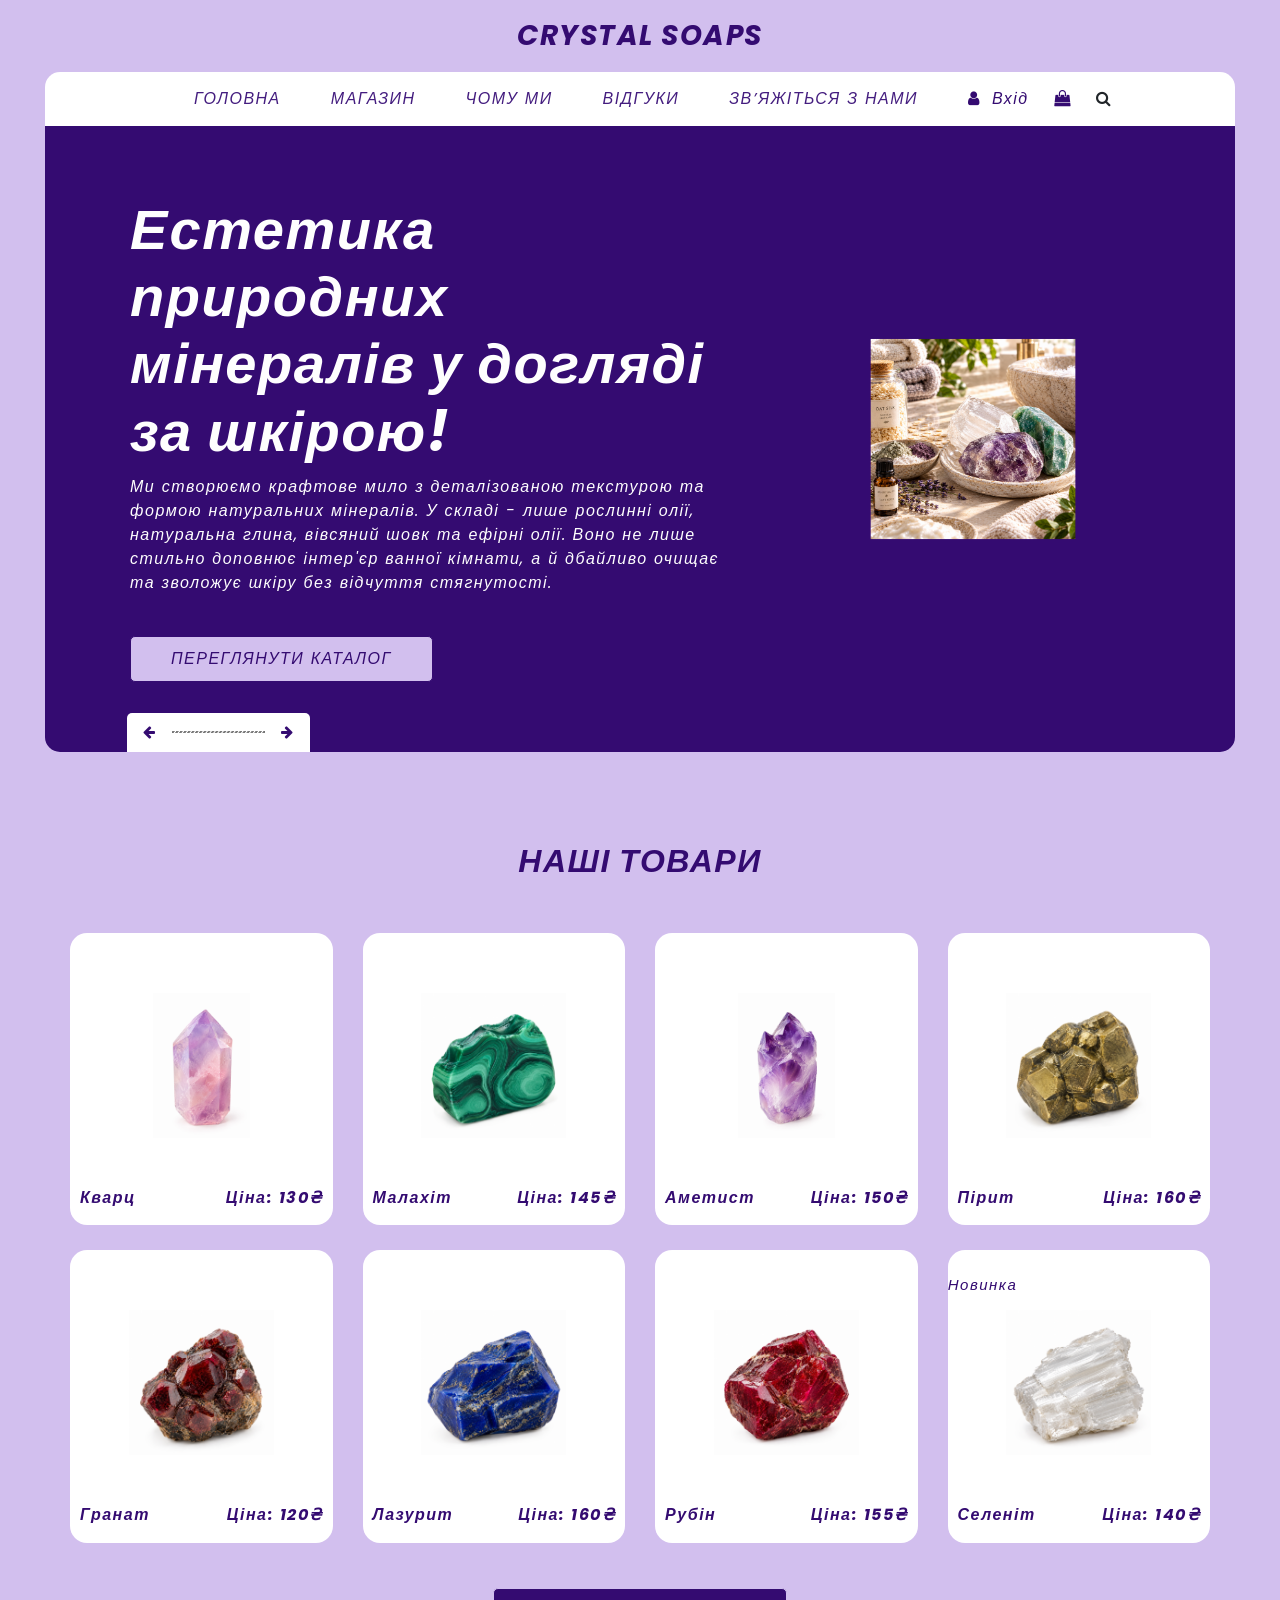
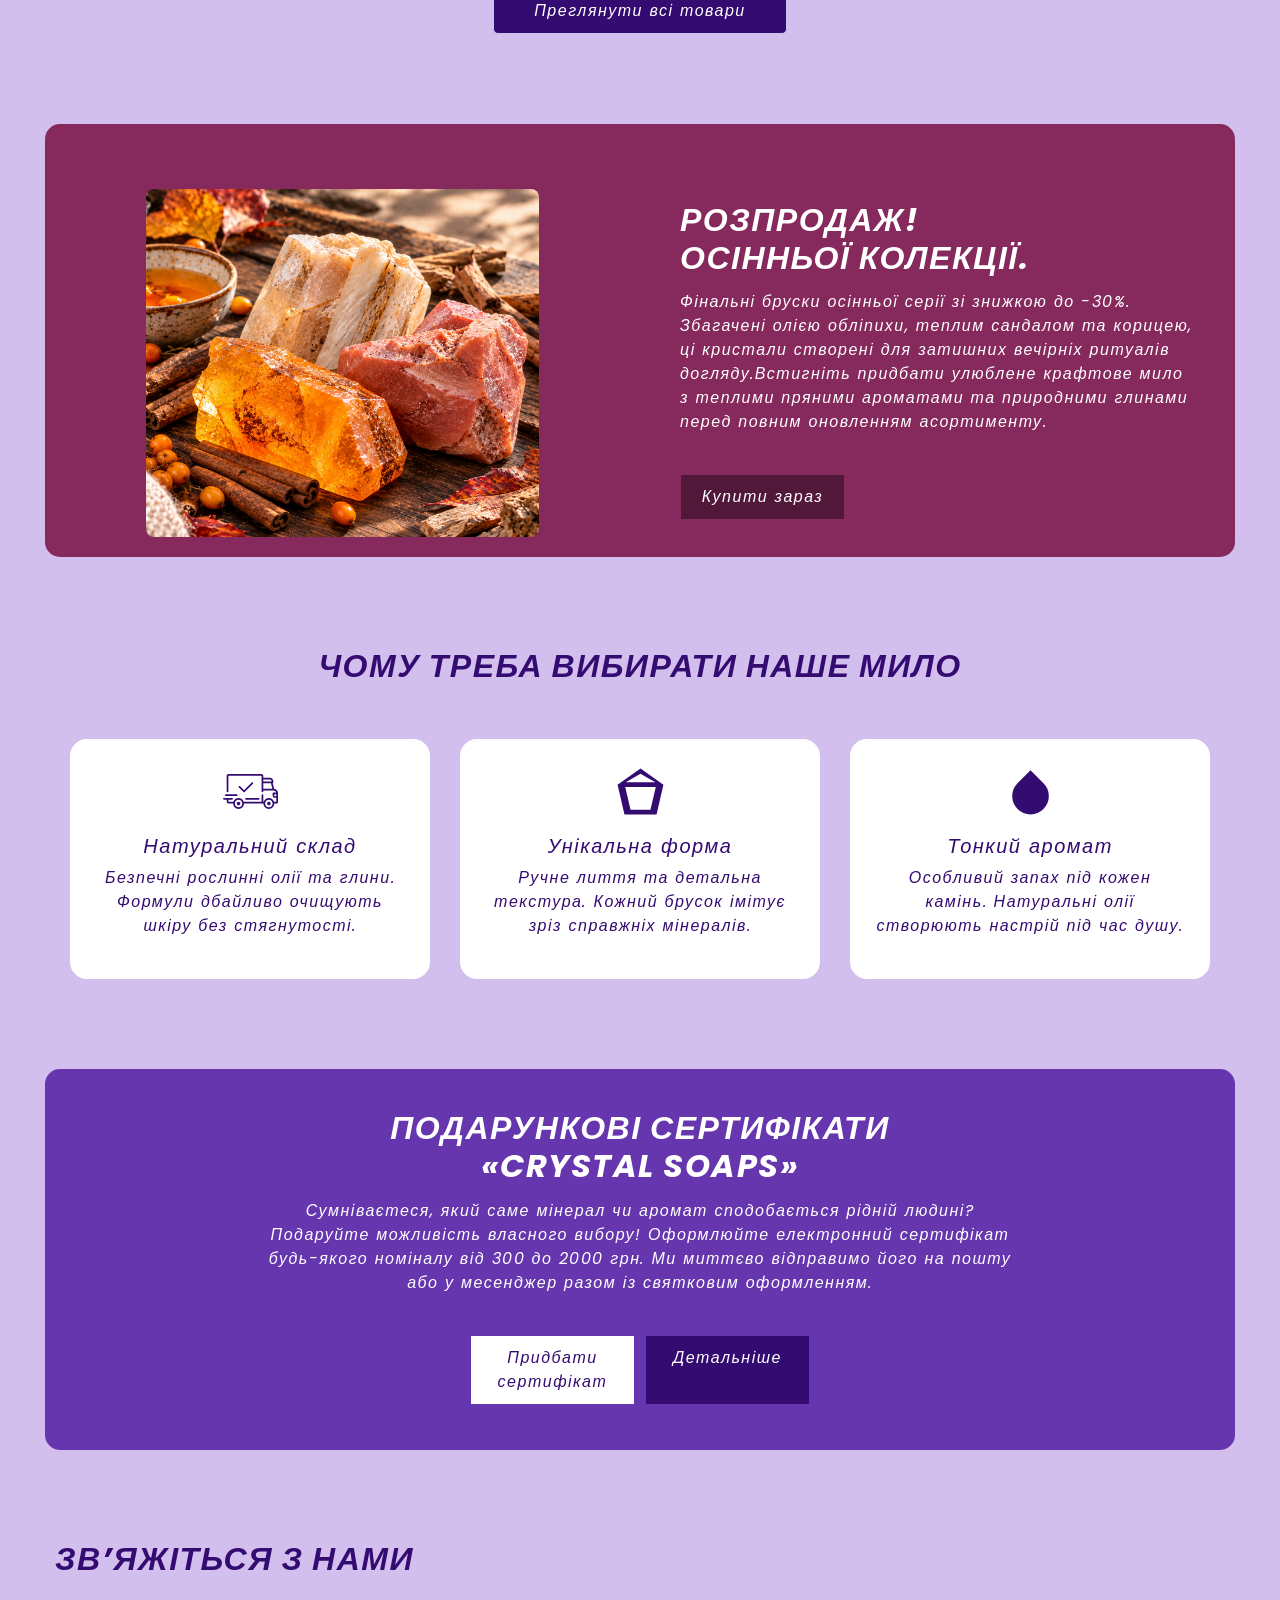
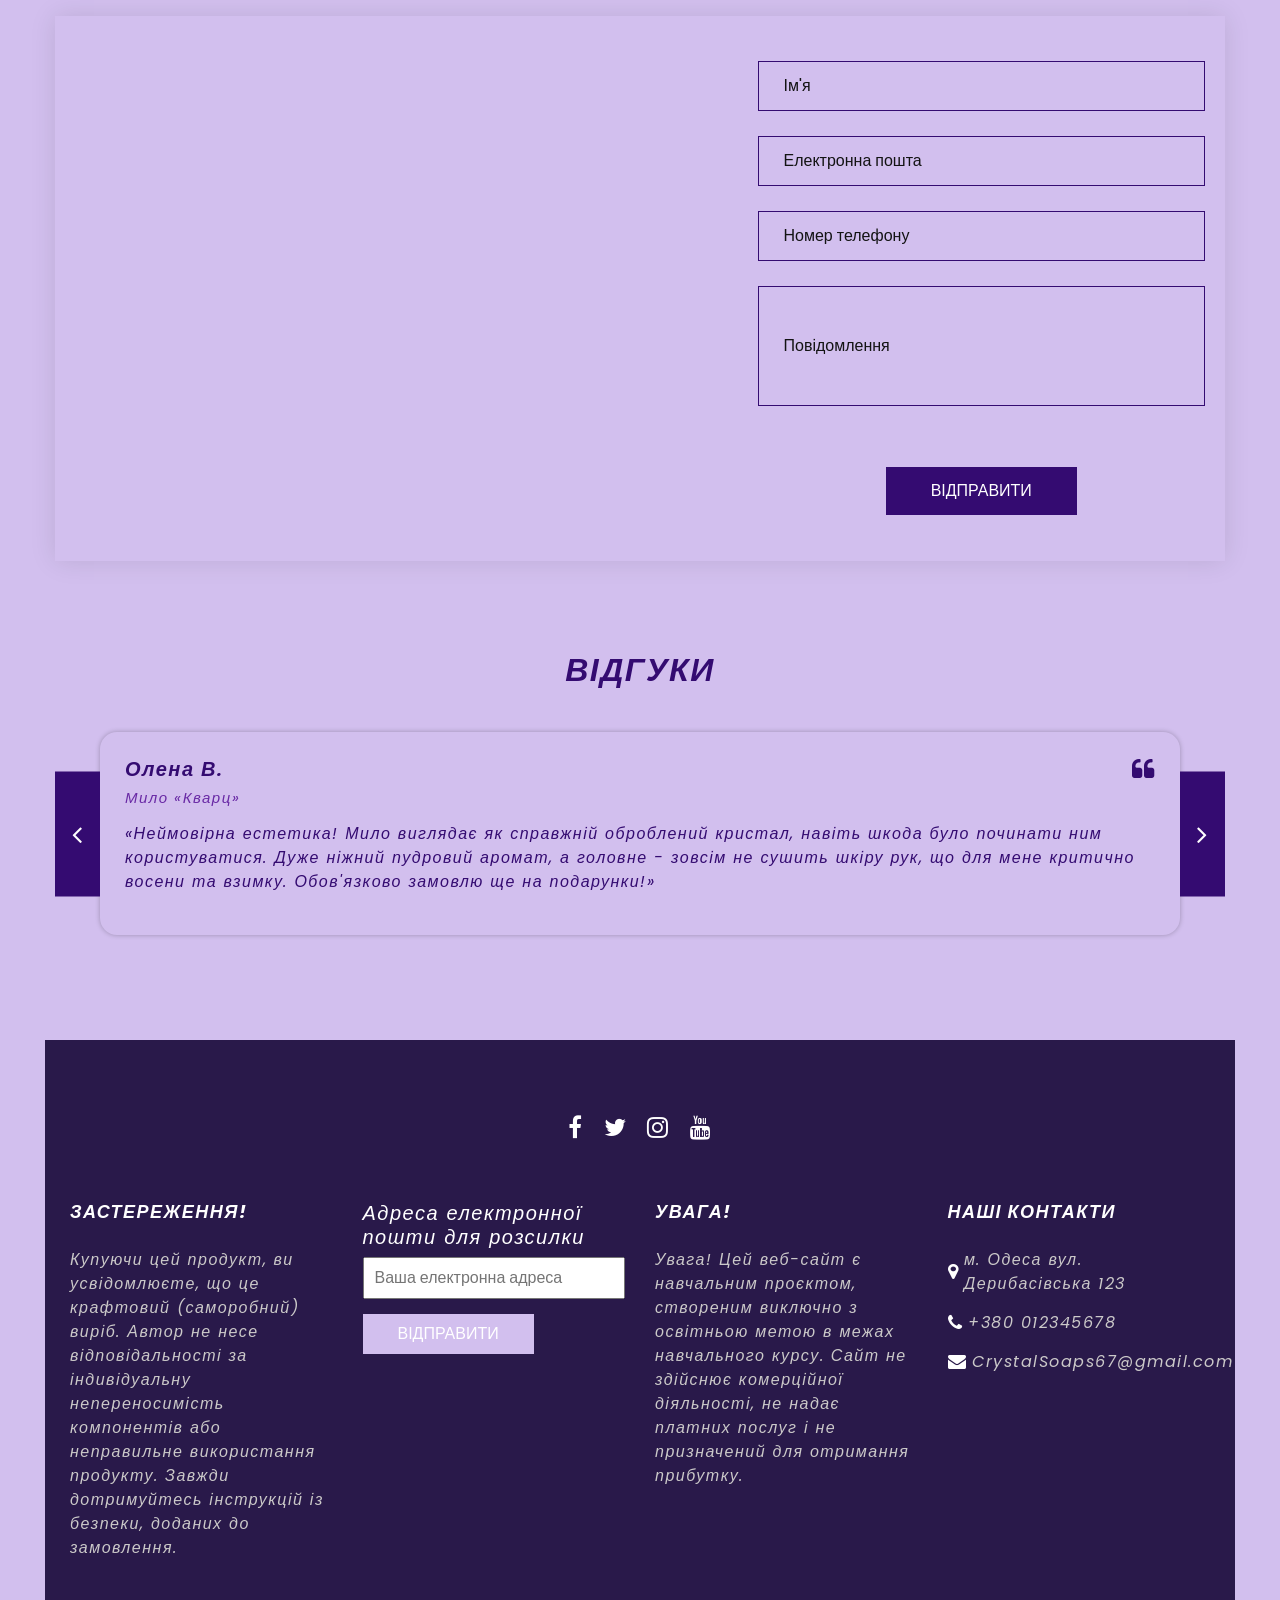
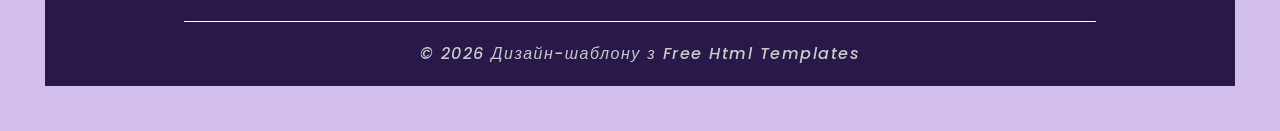
==== commit e3bf0ad3: "Add files via upload" ====
--- a/index.html
+++ b/index.html
@@ -563,26 +563,19 @@
   <section class="gift_section layout_padding-bottom">
     <div class="box ">
       <div class="container-fluid">
-        <div class="row">
-          <div class="col-md-5">
-            <div class="img_container">
-              <div class="img-box">
-                <img src="images/gifts.1.png" alt="" style="width: 40%; height: auto; display: block; margin: 0 auto;">
-              </div>
-            </div>
-          </div>
-          <div class="col-md-7">
-            <div class="detail-box">
-              <div class="heading_container">
+        <div class="row justify-content-center">
+          <div class="col-md-8 text-center">
+            <div class="detail-box" style="padding: 40px 0;">
+              <div class="heading_container heading_center">
                 <h2>
                   Подарункові сертифікати <br>
                   «Crystal Soaps»
                 </h2>
               </div>
-              <p>
+              <p style="text-align: center;">
                 Сумніваєтеся, який саме мінерал чи аромат сподобається рідній людині? Подаруйте можливість власного вибору! Оформлюйте електронний сертифікат будь-якого номіналу від 300 до 2000 грн. Ми миттєво відправимо його на пошту або у месенджер разом із святковим оформленням.
               </p>
-              <div class="btn-box">
+              <div class="btn-box" style="justify-content: center;">
                 <a href="#" class="btn1">
                   Придбати сертифікат
                 </a>
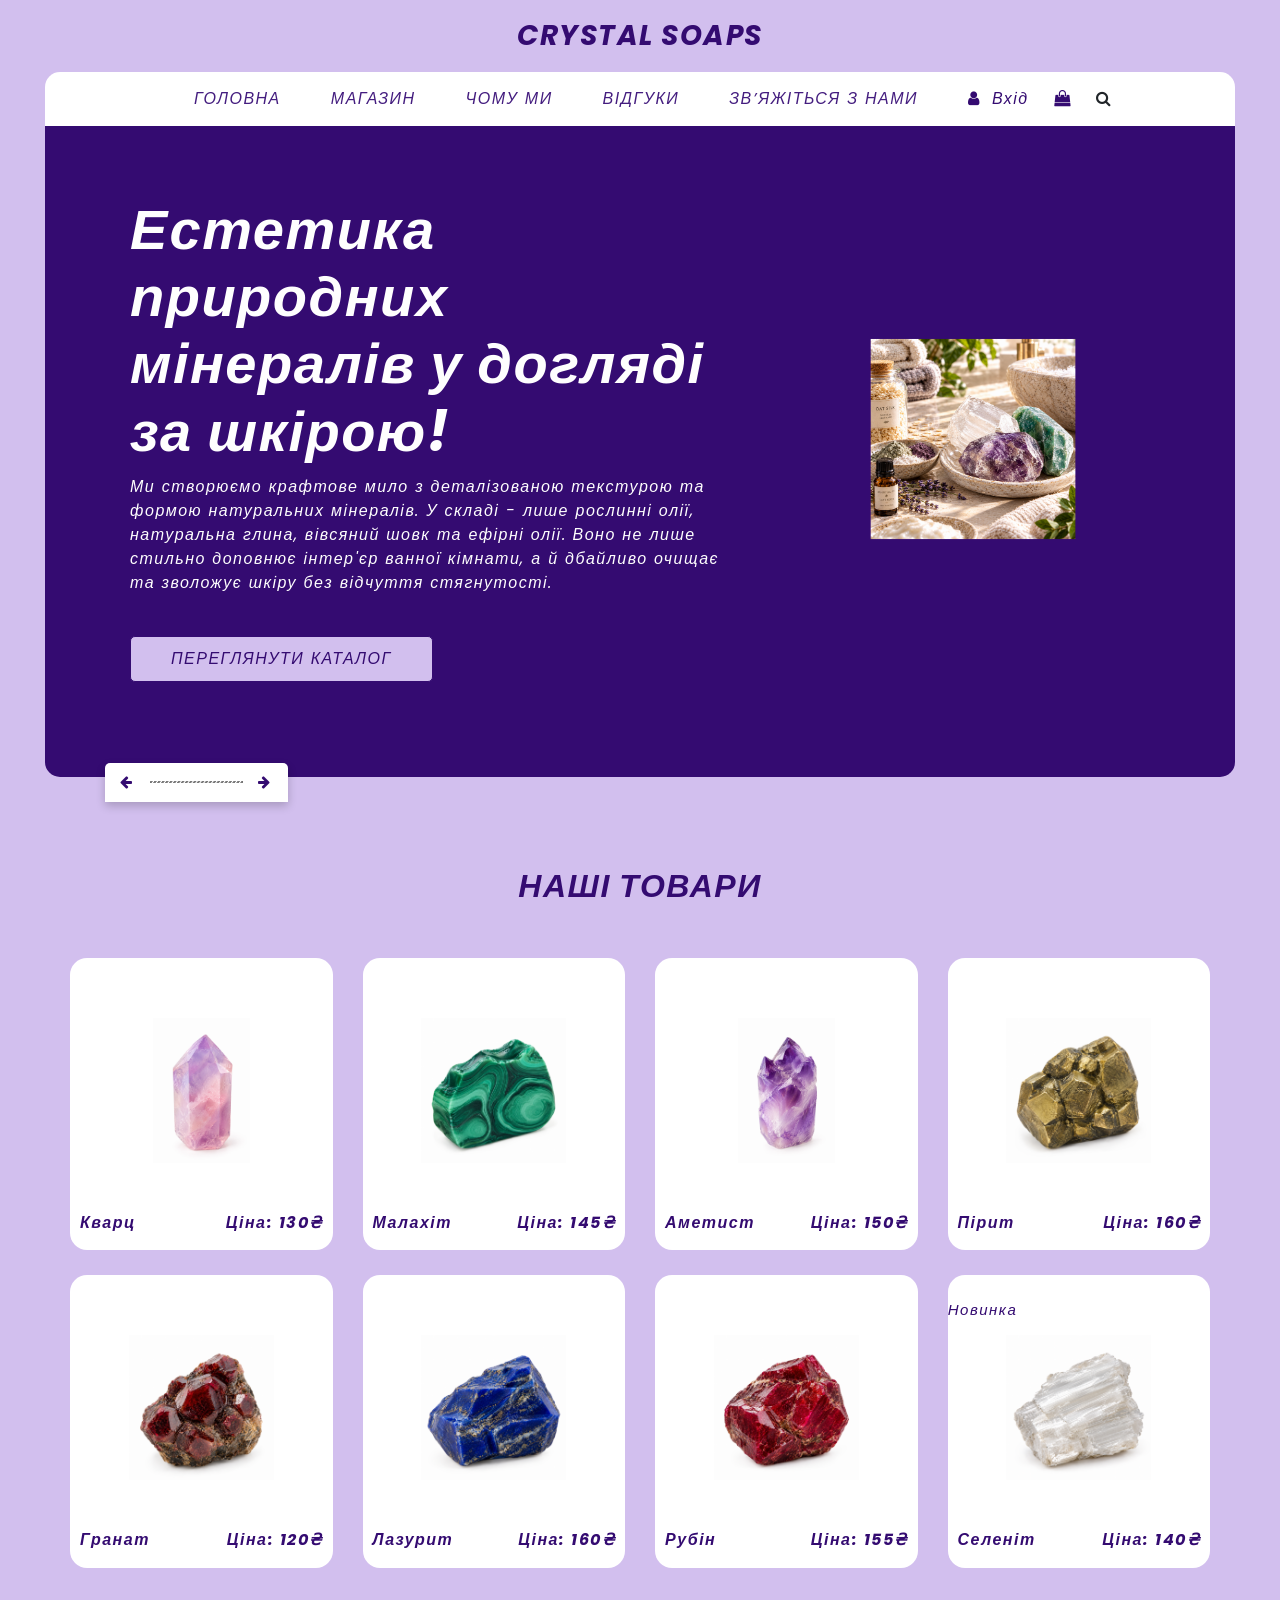
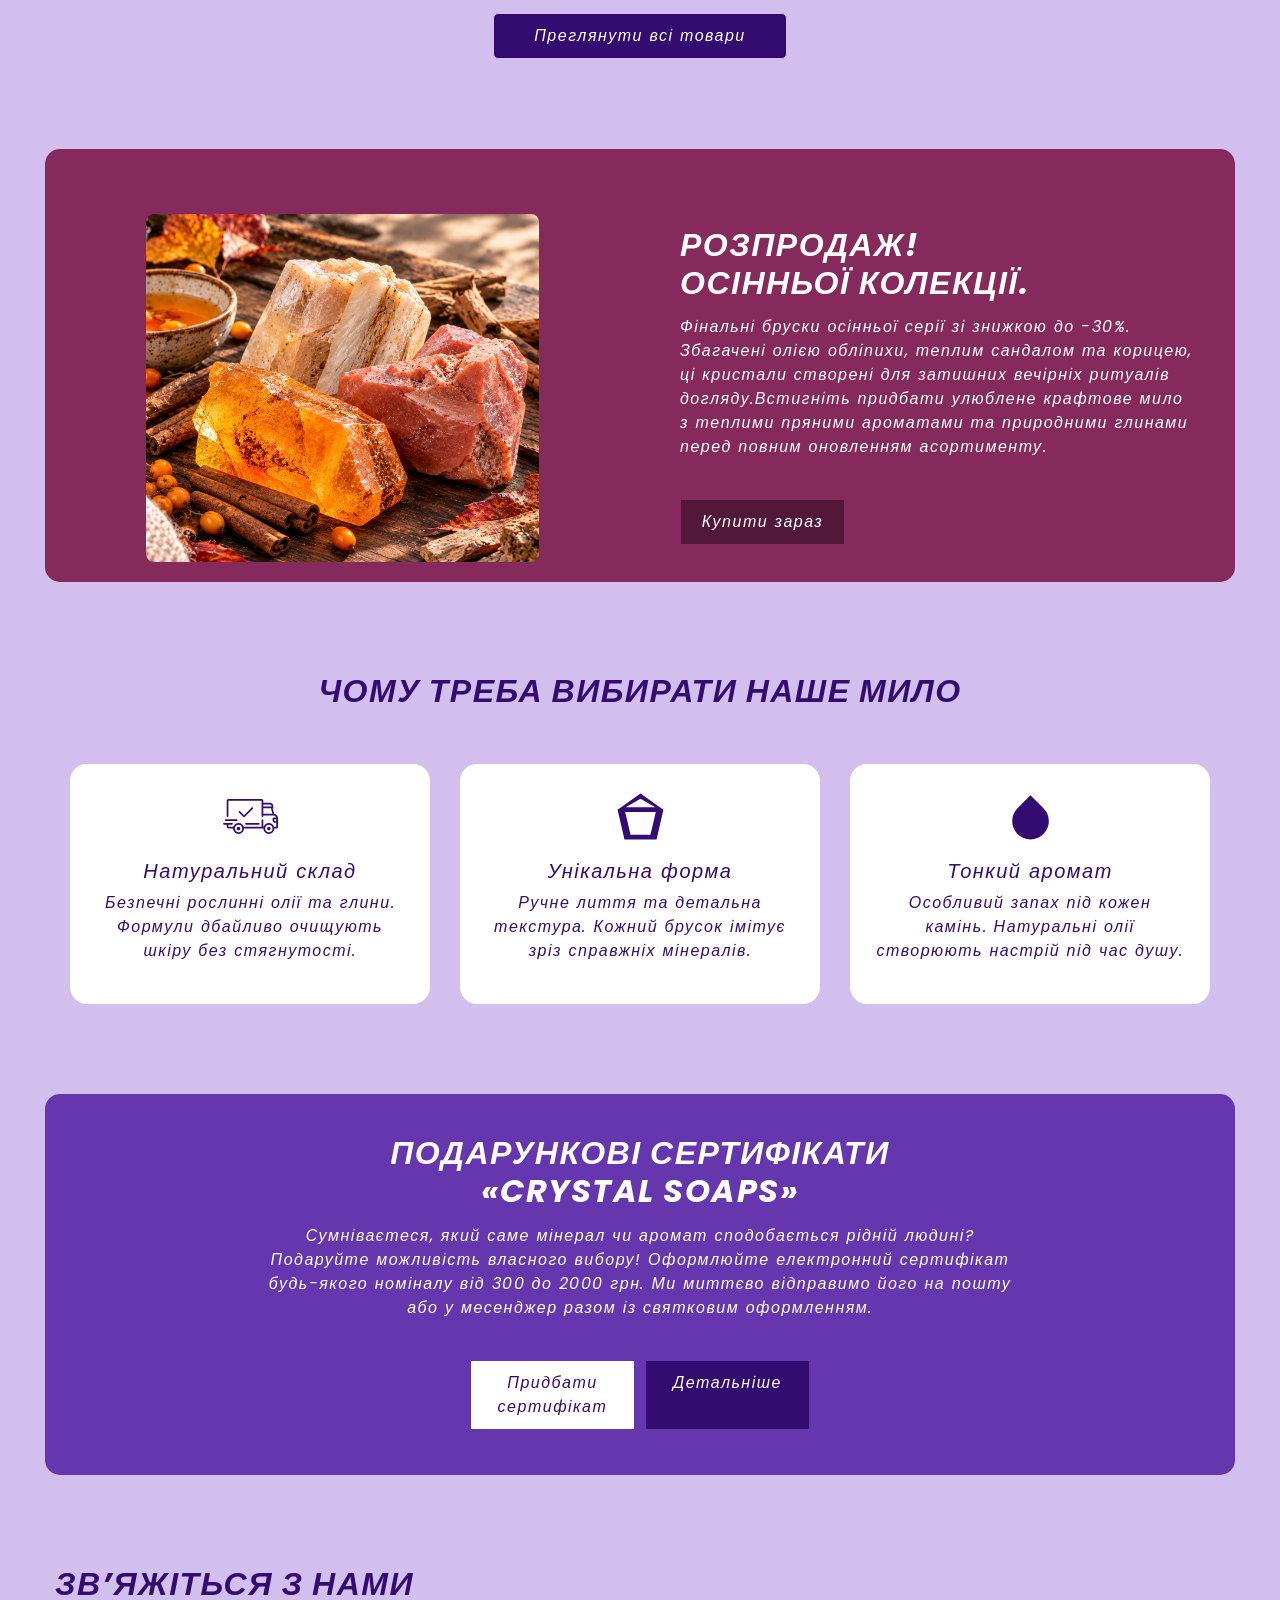
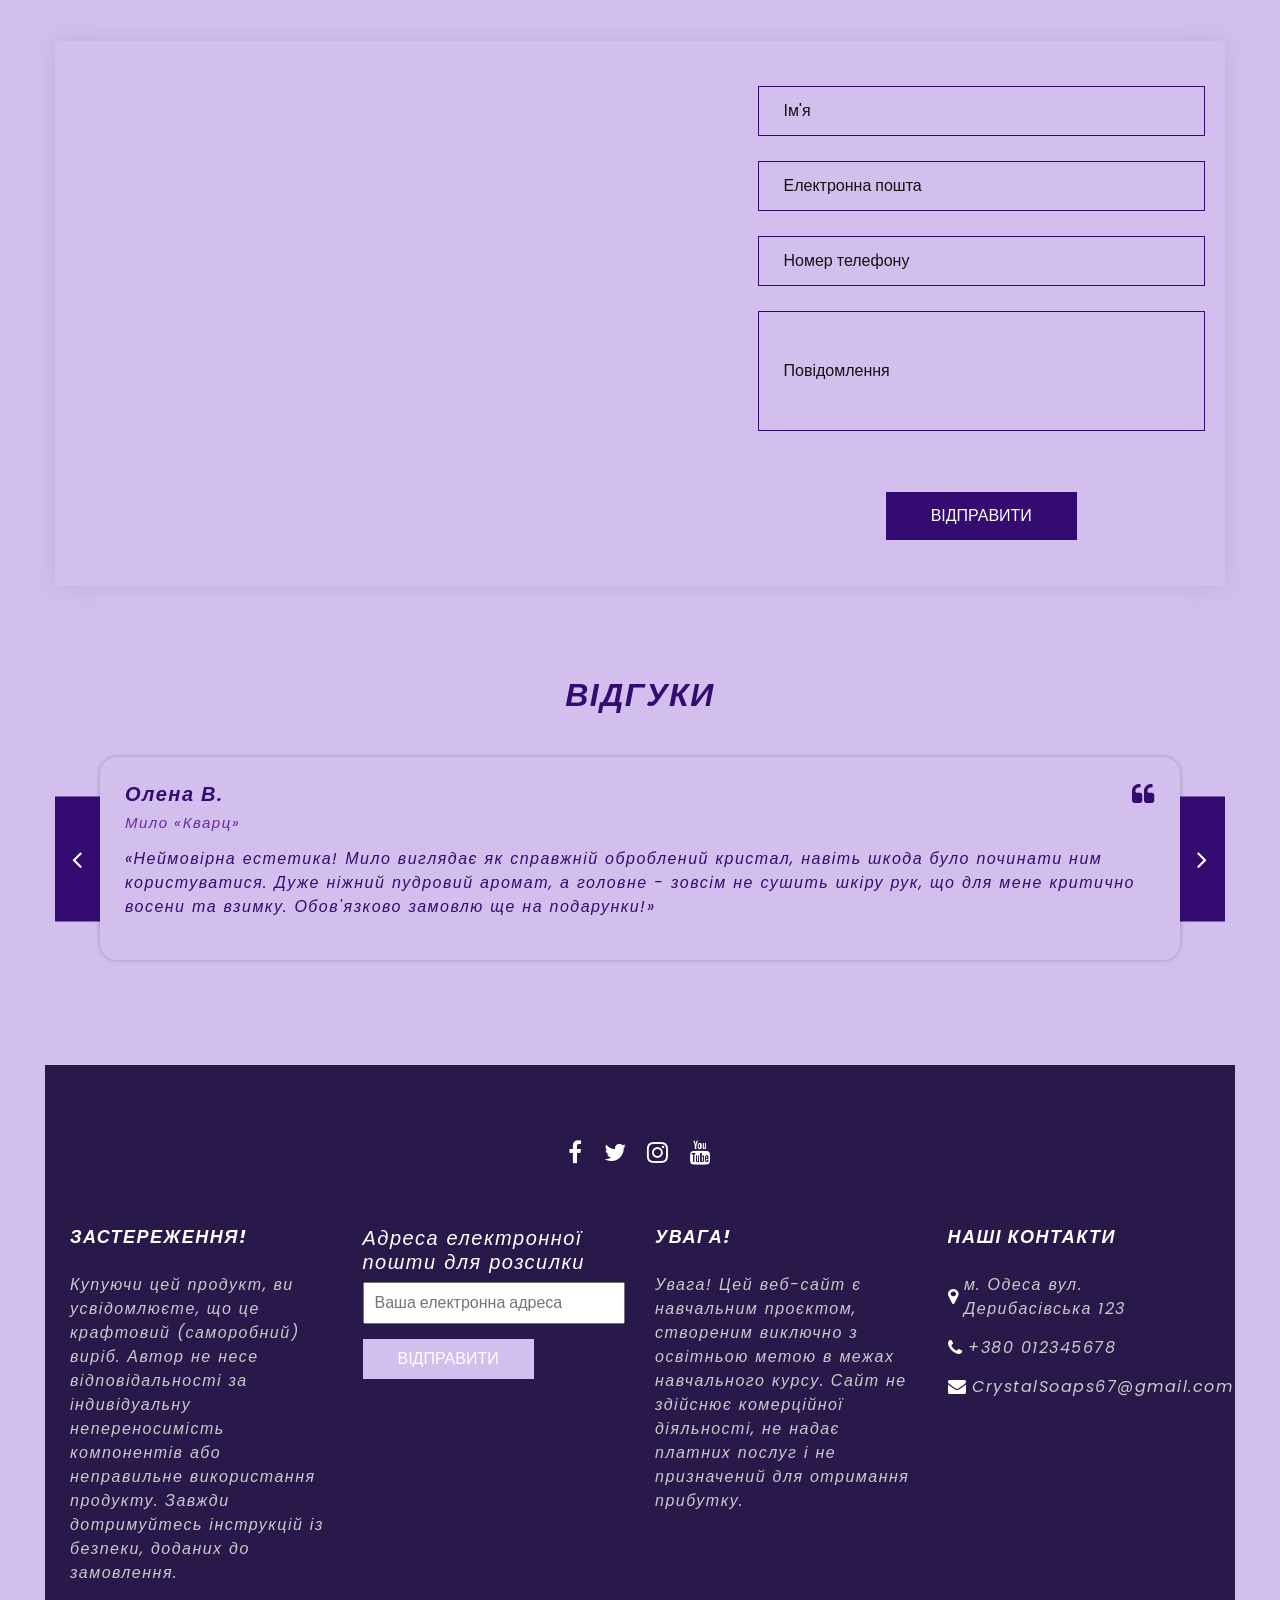
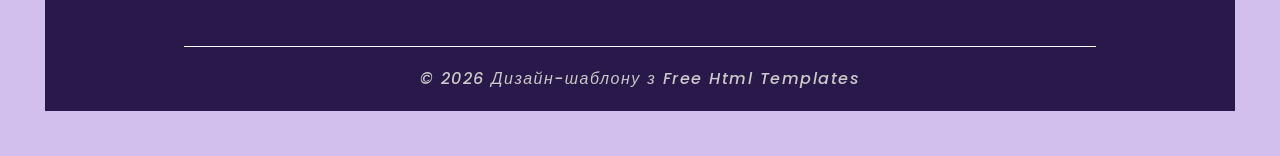
==== commit 4be2a1f5: "Add files via upload" ====
--- a/index.html
+++ b/index.html
@@ -2,6 +2,24 @@
 <html>
 
 <head>
+<!-- Google tag (gtag.js) -->
+<script async src="https://www.googletagmanager.com/gtag/js?id=G-KHM9SX83CF"></script>
+<script>
+  window.dataLayer = window.dataLayer || [];
+  function gtag(){dataLayer.push(arguments);}
+  gtag('js', new Date());
+
+  gtag('config', 'G-KHM9SX83CF');
+</script>
+
+	<script type="text/javascript">
+    (function(c,l,a,r,i,t,y){
+        c[a]=c[a]||function(){(c[a].q=c[a].q||[]).push(arguments)};
+        t=l.createElement(r);t.async=1;t.src="https://www.clarity.ms/tag/"+i;
+        y=l.getElementsByTagName(r)[0];y.parentNode.insertBefore(t,y);
+    })(window, document, "clarity", "script", "yygmkn21uu");
+</script>
+
   <!-- Basic -->
   <meta charset="utf-8" />
   <meta http-equiv="X-UA-Compatible" content="IE=edge" />
@@ -93,7 +111,7 @@
       <div class="slider_container">
         <div id="carouselExampleIndicators" class="carousel slide" data-ride="carousel">
           <div class="carousel-inner">
-            <div class="carousel-item active">
+            <div class="carousel-item active slide-crystal">
               <div class="container-fluid">
                 <div class="row">
                   <div class="col-md-7">
@@ -117,7 +135,7 @@
                 </div>
               </div>
             </div>
-            <div class="carousel-item ">
+            <div class="carousel-item slide-winter">
               <div class="container-fluid">
                 <div class="row">
                   <div class="col-md-7">
@@ -141,7 +159,7 @@
                 </div>
               </div>
             </div>
-            <div class="carousel-item ">
+            <div class="carousel-item slide-set">
               <div class="container-fluid">
                 <div class="row">
                   <div class="col-md-7">
--- a/css/style.css
+++ b/css/style.css
@@ -236,11 +236,56 @@
 /*end header section*/
 .slider_section .slider_container {
   color: #fefefe;
+  background-color: transparent;
+  padding: 0;
+  border-radius: 0 0 15px 15px;
+  position: relative;
+}
+
+.slider_section .carousel-item {
+  padding: 25px 25px 50px 25px; /* Збільшуємо нижній відступ, щоб текст не притискався до кнопок */
+  border-radius: 0 0 15px 15px;
+  transition: background 0.5s ease;
+  position: relative;
+}
+
+/* 1. Перший слайд */
+.slider_section .carousel-item.slide-crystal {
   background-color: #340B71;
-  background-color: #340B71;
-  padding: 25px;
-  border-radius: 0 0 15px 15px;
-}
+}
+
+/* 2. Другий слайд */
+.slider_section .carousel-item.slide-winter {
+  background: linear-gradient(135deg, #1b365d 0%, #2c5282 100%);
+}
+
+/* 3. Третій слайд */
+.slider_section .carousel-item.slide-set {
+  background: linear-gradient(135deg, #5e284f 0%, #86295c 100%);
+}
+
+/* Панель зі стрілками навігації — акуратно всередині внизу банера */
+.slider_section .carousel_btn-box {
+  display: -webkit-box;
+  display: -ms-flexbox;
+  display: flex;
+  background-color: #ffffff;
+  -webkit-box-align: center;
+      -ms-flex-align: center;
+          align-items: center;
+  position: absolute;
+  bottom: 20px;
+  left: 45px;
+  padding: 7px 10px;
+  border-radius: 5px;
+  z-index: 10;
+  box-shadow: 0 4px 10px rgba(0, 0, 0, 0.2);
+}
+
+.slider_section .carousel_btn-box img {
+  margin: 0 10px;
+}
+
 
 .slider_section .row {
   -webkit-box-align: center;
